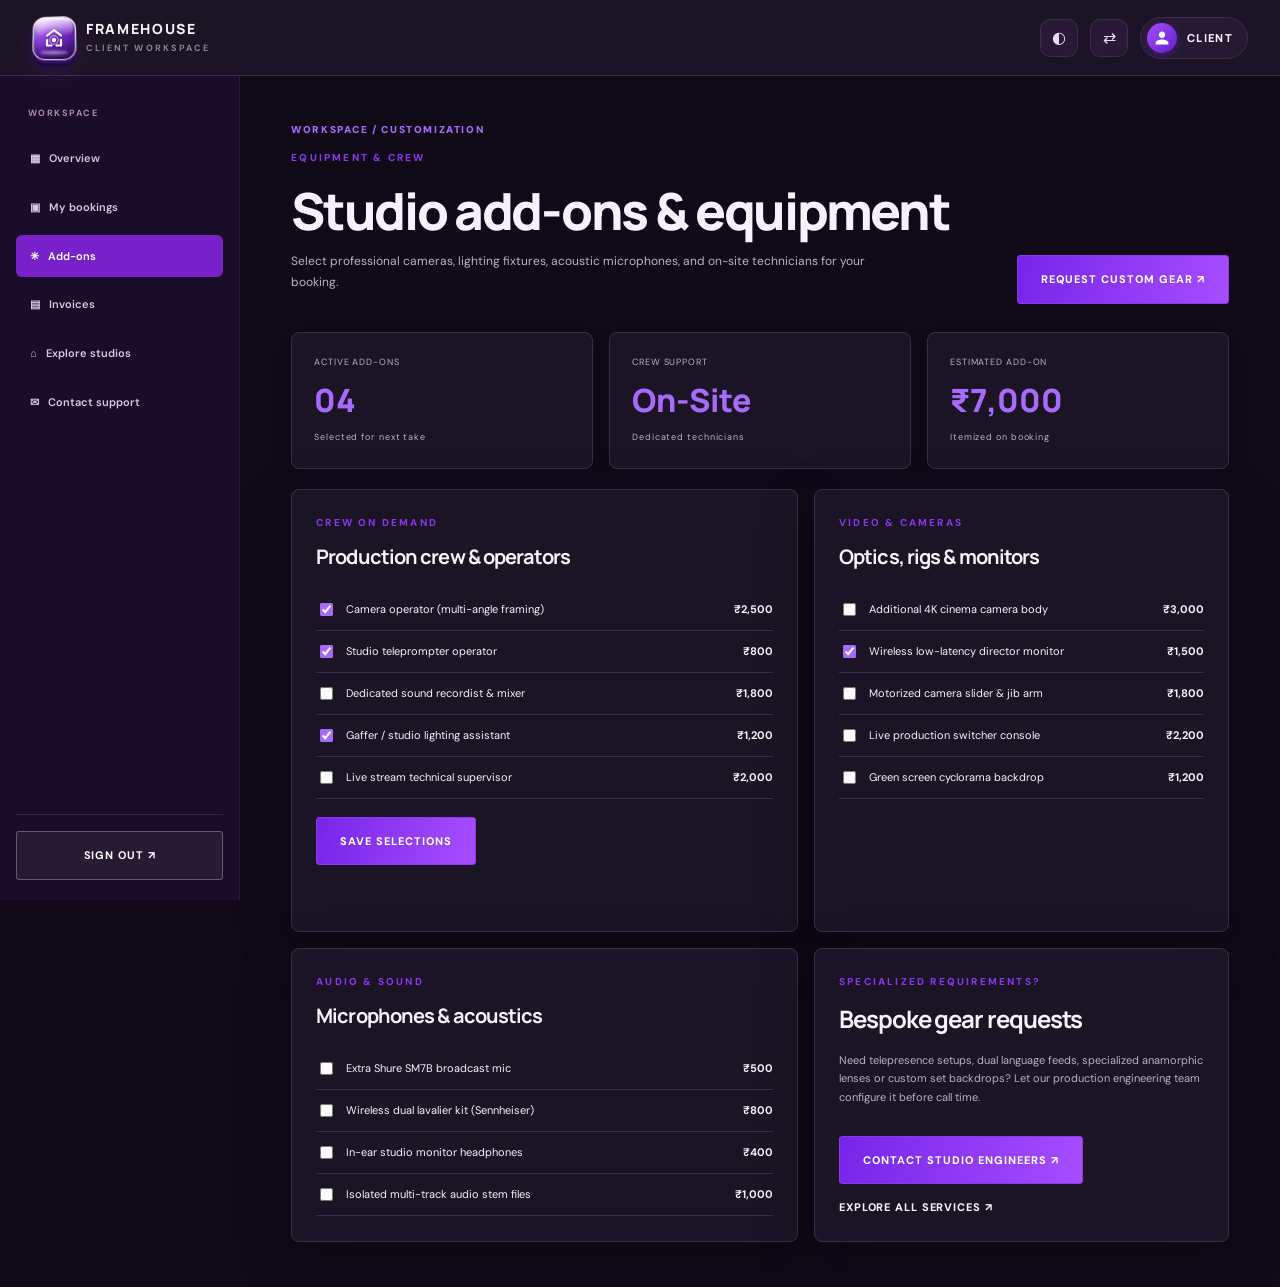
==== dashboard-addons.html @ 5efed85f "Initial commit" ====
<!doctype html>
<html lang="en" dir="ltr" data-theme="dark">
<head><meta charset="utf-8"><meta name="viewport" content="width=device-width, initial-scale=1">
<title>Studio Add-ons | FrameHouse Studios Client Workspace</title><link rel="icon" href="assets/favicon.svg" type="image/svg+xml">
<link rel="preconnect" href="https://fonts.googleapis.com"><link rel="preconnect" href="https://fonts.gstatic.com" crossorigin>
<link href="https://fonts.googleapis.com/css2?family=DM+Sans:wght@400;500;600;700&family=Manrope:wght@400;500;600;700;800&display=swap" rel="stylesheet">
<link rel="stylesheet" href="assets/style.css">
<script>try{const t=localStorage.getItem('fh-theme');if(t)document.documentElement.dataset.theme=t;const d=localStorage.getItem('fh-dir');if(d)document.documentElement.dir=d;}catch(e){}</script>
</head><body class="dashboard-page">
<header class="dashboard-topbar">
 <a class="brand" href="index.html" aria-label="FrameHouse Studios home"><span class="brand-mark" aria-hidden="true"><svg viewBox="0 0 24 24" fill="none" xmlns="http://www.w3.org/2000/svg"><path d="M5 9.5 L12 4 L19 9.5" stroke="#ffffff" stroke-width="2.2" stroke-linecap="round" stroke-linejoin="round"/><path d="M5 14 V19.5 H9.5" stroke="#ffffff" stroke-width="2.2" stroke-linecap="round" stroke-linejoin="round"/><path d="M19 14 V19.5 H14.5" stroke="#ffffff" stroke-width="2.2" stroke-linecap="round" stroke-linejoin="round"/><circle cx="12" cy="14" r="2.2" fill="#ffffff"/><circle cx="12" cy="14" r="4.2" stroke="#ffffff" stroke-width="1.1" stroke-opacity="0.65"/></svg></span><span>FRAMEHOUSE<small>CLIENT WORKSPACE</small></span></a>
 <div class="dashboard-top-actions">
  <button class="tool-btn theme-toggle" type="button" aria-label="Toggle theme" title="Toggle theme">◐</button>
  <button class="tool-btn dir-toggle" type="button" aria-label="Toggle text direction" title="Toggle text direction">⇄</button>
  <div class="dashboard-profile-pill" title="Client Account">
   <span class="dashboard-profile-avatar" aria-hidden="true"><svg viewBox="0 0 24 24"><path d="M12 12c2.7 0 4.8-2.1 4.8-4.8S14.7 2.4 12 2.4 7.2 4.5 7.2 7.2 9.3 12 12 12zm0 2.4c-3.2 0-9.6 1.6-9.6 4.8v2.4h19.2v-2.4c0-3.2-6.4-4.8-9.6-4.8z"/></svg></span>
   <span class="dashboard-user" id="dashboardClientName">CLIENT ACCOUNT</span>
  </div>
 </div>
 <button class="dashboard-menu-toggle" id="dashboardMenuToggle" type="button" aria-expanded="false" aria-controls="dashboardMobileMenu" aria-label="Open dashboard menu"><span></span><span></span><span></span></button>
 <nav class="dashboard-mobile-menu" id="dashboardMobileMenu" aria-label="Dashboard navigation">
  <div class="dashboard-mobile-menu-head"><span>WORKSPACE</span><span class="dashboard-user" id="dashboardMobileClientName">CLIENT ACCOUNT</span></div>
  <a href="dashboard.html">▦ &nbsp; Overview</a>
  <a href="dashboard-bookings.html">▣ &nbsp; My bookings</a>
  <a class="side-active" href="dashboard-addons.html">✳ &nbsp; Add-ons</a>
  <a href="dashboard-invoices.html">▤ &nbsp; Invoices</a>
  <a href="studios.html">⌂ &nbsp; Explore studios</a>
  <a href="contact.html">✉ &nbsp; Contact support</a>
  <div class="dashboard-mobile-tools" aria-label="Display controls">
   <button class="tool-btn theme-toggle icon-only-tool" type="button" aria-label="Toggle theme" title="Toggle theme"><span aria-hidden="true">◐</span></button>
   <button class="tool-btn dir-toggle icon-only-tool" type="button" aria-label="Toggle text direction" title="Toggle text direction"><span aria-hidden="true">⇄</span></button>
  </div>
  <button class="btn btn-outline dashboard-mobile-logout" id="mobileLogoutBtn" type="button">Sign out ↗</button>
 </nav>
</header>
<main class="dashboard-main">
 <aside class="dashboard-sidebar">
  <div class="dashboard-sidebar-nav">
   <div class="sidebar-label">WORKSPACE</div>
   <a href="dashboard.html">▦ &nbsp; Overview</a>
   <a href="dashboard-bookings.html">▣ &nbsp; My bookings</a>
   <a class="side-active" href="dashboard-addons.html">✳ &nbsp; Add-ons</a>
   <a href="dashboard-invoices.html">▤ &nbsp; Invoices</a>
   <a href="studios.html">⌂ &nbsp; Explore studios</a>
   <a href="contact.html">✉ &nbsp; Contact support</a>
  </div>
  <div class="dashboard-sidebar-bottom">
   <button class="btn btn-outline dashboard-sidebar-logout" id="logoutBtn" type="button">Sign out ↗</button>
  </div>
 </aside>
 <section class="dashboard-content">
  <div class="dashboard-welcome">
   <div>
    <span class="dashboard-greeting">WORKSPACE / CUSTOMIZATION</span>
    <span class="eyebrow">EQUIPMENT &amp; CREW</span>
    <h1>Studio add-ons &amp; equipment</h1>
    <p>Select professional cameras, lighting fixtures, acoustic microphones, and on-site technicians for your booking.</p>
   </div>
   <a class="btn" href="contact.html">Request custom gear ↗</a>
  </div>
  
  <div class="dashboard-stats">
   <article><span>ACTIVE ADD-ONS</span><strong>04</strong><small>Selected for next take</small></article>
   <article><span>CREW SUPPORT</span><strong>On-Site</strong><small>Dedicated technicians</small></article>
   <article><span>ESTIMATED ADD-ON</span><strong>₹7,000</strong><small>Itemized on booking</small></article>
  </div>

  <div class="dashboard-content-grid">
   <article class="dashboard-card" id="addons">
    <div class="dash-card-heading">
     <div><span class="eyebrow">CREW ON DEMAND</span><h2>Production crew &amp; operators</h2></div>
    </div>
    <label class="addon"><input type="checkbox" checked> Camera operator (multi-angle framing) <b>₹2,500</b></label>
    <label class="addon"><input type="checkbox" checked> Studio teleprompter operator <b>₹800</b></label>
    <label class="addon"><input type="checkbox"> Dedicated sound recordist &amp; mixer <b>₹1,800</b></label>
    <label class="addon"><input type="checkbox" checked> Gaffer / studio lighting assistant <b>₹1,200</b></label>
    <label class="addon"><input type="checkbox"> Live stream technical supervisor <b>₹2,000</b></label>
    <button class="btn" id="saveAddons" style="margin-top:18px">Save selections</button>
    <p class="inline-feedback" id="addonFeedback"></p>
   </article>

   <article class="dashboard-card">
    <div class="dash-card-heading">
     <div><span class="eyebrow">VIDEO &amp; CAMERAS</span><h2>Optics, rigs &amp; monitors</h2></div>
    </div>
    <label class="addon"><input type="checkbox"> Additional 4K cinema camera body <b>₹3,000</b></label>
    <label class="addon"><input type="checkbox" checked> Wireless low-latency director monitor <b>₹1,500</b></label>
    <label class="addon"><input type="checkbox"> Motorized camera slider &amp; jib arm <b>₹1,800</b></label>
    <label class="addon"><input type="checkbox"> Live production switcher console <b>₹2,200</b></label>
    <label class="addon"><input type="checkbox"> Green screen cyclorama backdrop <b>₹1,200</b></label>
   </article>

   <article class="dashboard-card">
    <div class="dash-card-heading">
     <div><span class="eyebrow">AUDIO &amp; SOUND</span><h2>Microphones &amp; acoustics</h2></div>
    </div>
    <label class="addon"><input type="checkbox"> Extra Shure SM7B broadcast mic <b>₹500</b></label>
    <label class="addon"><input type="checkbox"> Wireless dual lavalier kit (Sennheiser) <b>₹800</b></label>
    <label class="addon"><input type="checkbox"> In-ear studio monitor headphones <b>₹400</b></label>
    <label class="addon"><input type="checkbox"> Isolated multi-track audio stem files <b>₹1,000</b></label>
   </article>

   <article class="dashboard-card dash-help">
    <span class="eyebrow">SPECIALIZED REQUIREMENTS?</span>
    <h2>Bespoke gear requests</h2>
    <p>Need telepresence setups, dual language feeds, specialized anamorphic lenses or custom set backdrops? Let our production engineering team configure it before call time.</p>
    <div style="display:flex;gap:14px;align-items:center;margin-top:14px;flex-wrap:wrap">
     <a class="btn" href="contact.html">Contact studio engineers ↗</a>
     <a class="text-link" href="services.html">Explore all services ↗</a>
    </div>
   </article>
  </div>
 </section>
</main>
<script src="assets/app.js"></script><button class="back-to-top-btn" id="backToTopBtn" type="button" aria-label="Back to top" title="Back to top"><svg viewBox="0 0 24 24" fill="none" stroke="currentColor" stroke-width="2.5" stroke-linecap="round" stroke-linejoin="round" aria-hidden="true"><path d="M12 19V5M5 12l7-7 7 7"/></svg></button>
</body></html>
---- assets/style.css ----
:root{
 --bg:#ffffff;--surface:#fff;--surface-2:#f7f4fb;--text:#25202d;--muted:#777080;
 --line:#e8e1ef;--accent:#7b2cff;--accent-2:#a64dff;--accent-ink:#fff;
 --dark:#160d25;--plum:#281044;--shadow:0 18px 50px rgba(50,18,88,.13);
 --radius:4px;--container:1200px
}
html[data-theme="dark"]{
 --bg:#100b18;--surface:#1b1425;--surface-2:#241a31;--text:#f7f1ff;--muted:#c0b5cb;
 --line:#3b2c4b;--accent:#a76aff;--accent-2:#c18dff;--accent-ink:#170d22;
 --dark:#0c0712;--plum:#241036;--shadow:0 18px 50px rgba(0,0,0,.34)
}
*{box-sizing:border-box}
html{scroll-behavior:smooth}
body{margin:0;background:var(--bg);color:var(--text);font-family:"DM Sans",Arial,sans-serif;line-height:1.7;transition:background .25s,color .25s}
main,footer{overflow-x:clip;max-width:100%}
img{display:block;max-width:100%}a{color:inherit;text-decoration:none}button,input,textarea,select{font:inherit}button{cursor:pointer}
.announcement{padding:8px 5vw;text-align:center;background:#1b0d2b;color:#eee4ff;font-size:11px;letter-spacing:.08em;text-transform:uppercase}
.announcement a{color:#d2a8ff;text-decoration:underline;text-underline-offset:3px}
.navbar{height:82px;padding:0 max(5vw,24px);display:flex;align-items:center;justify-content:space-between;background:#fff;position:-webkit-sticky!important;position:sticky!important;top:0!important;z-index:1000!important;border-bottom:1px solid #eee7f5;box-shadow:0 5px 22px rgba(32,10,54,.06)}
html[data-theme="dark"] .navbar{background:#171020!important;border-color:var(--line)!important}
.brand{display:flex;align-items:center;gap:10px;font:800 14px Manrope,sans-serif;letter-spacing:.12em;line-height:1.15;color:#241032}
html[data-theme="dark"] .brand{color:var(--text)}
.brand small{display:block;font:700 9px "DM Sans";letter-spacing:.23em;color:#8e819a;margin-top:5px}
.brand-mark{width:38px;height:38px;border-radius:12px;display:grid;place-items:center;background:linear-gradient(135deg,#a64dff,#6020c9);color:white;box-shadow:0 6px 16px rgba(123,44,255,.25);flex-shrink:0}
.brand-mark svg{width:22px;height:22px;display:block}
.nav-panel,.nav-links,.nav-tools{display:flex;align-items:center}
.nav-panel{gap:25px}.nav-links{gap:22px}.nav-link{font-size:11px;font-weight:800;letter-spacing:.08em;text-transform:uppercase;color:#71667c;transition:.2s}
html[data-theme="dark"] .nav-link{color:#c2b6cf}
.nav-link:hover,.nav-link.active{color:#7b2cff}
.nav-link.active{position:relative}
.nav-link.active:after{content:"";height:2px;background:#7b2cff;position:absolute;left:0;right:0;bottom:-10px}
html[data-theme="dark"] .nav-link:hover,html[data-theme="dark"] .nav-link.active{color:#c084fc!important}
html[data-theme="dark"] .nav-link.active:after{background:#c084fc!important}
.nav-tools{gap:10px}.portal-link{font-size:10px;font-weight:800;text-transform:uppercase;color:#71667c}
.tool-btn{width:34px;height:34px;border:1px solid #e4d9ee;border-radius:50%;background:#fff;color:#6122a7;font-size:16px}
html[data-theme="dark"] .tool-btn{background:#281a37;border-color:var(--line);color:#ead9ff}
.btn{display:inline-flex;align-items:center;justify-content:center;gap:12px;padding:14px 23px;background:linear-gradient(100deg,#7625e9,#a64dff);color:#fff;border:1px solid #8b36f4;border-radius:3px;font-size:11px;font-weight:800;letter-spacing:.09em;text-transform:uppercase;transition:transform .2s,box-shadow .2s}
.btn:hover{transform:translateY(-3px);box-shadow:0 12px 28px rgba(123,44,255,.3)}
.btn-outline{background:transparent;border-color:var(--accent);color:var(--accent)}.btn-light{background:#fff;color:#6923c7;border-color:#fff}
.menu-toggle{display:none;background:none;border:0;padding:10px}.menu-toggle i{display:block;width:24px;height:2px;background:var(--text);margin:5px}
.eyebrow{display:block;color:#8b35ee;font-size:10px;font-weight:800;letter-spacing:.22em;text-transform:uppercase;margin-bottom:15px}
h1,h2,h3,h4{font-family:Manrope,sans-serif;line-height:1.14;letter-spacing:-.045em;margin:0 0 18px}
h1{font-size:clamp(44px,6.5vw,88px);font-weight:800}
.home-hero{min-height:690px;position:relative;display:flex;align-items:center;justify-content:center;overflow:hidden;background:#200b38;color:#fff;padding:90px max(8vw,30px);text-align:center}
.hero-one .hero-photo,.hero-shade{position:absolute;inset:0}.hero-photo{background-position:center;background-size:cover;transform:scale(1.03);filter:saturate(1.15)}
.hero-shade{background:linear-gradient(115deg,rgba(37,0,78,.91),rgba(94,18,169,.72) 52%,rgba(22,4,44,.7))}
.hero-content{position:relative;z-index:2;max-width:850px;margin:auto}
.home-hero .eyebrow,.inner-hero .eyebrow{color:#d6b4ff}
.home-hero h1{font-size:clamp(48px,7vw,94px);font-weight:800;text-shadow:0 4px 30px rgba(0,0,0,.2)}
.home-hero h1 em{font-family:Georgia,serif;font-weight:400;font-style:italic;color:#e6caff}
.hero-content p{max-width:610px;margin:0 auto;color:rgba(255,255,255,.84);font-size:15px}
.hero-actions{display:flex;align-items:center;justify-content:center;gap:24px;margin-top:30px;flex-wrap:wrap}
.play-link,.text-link{font-size:11px;font-weight:800;letter-spacing:.08em;text-transform:uppercase}
.play-link{display:flex;align-items:center;gap:10px;color:#fff}.play-icon{width:48px;height:48px;border:1px solid rgba(255,255,255,.75);border-radius:50%;display:grid;place-items:center;font-size:12px;background:rgba(255,255,255,.13);box-shadow:0 0 0 8px rgba(255,255,255,.1)}
.hero-note{margin-top:65px;font-size:9px;letter-spacing:.25em;color:rgba(255,255,255,.7)}
.hero-side-note{position:absolute;right:4vw;bottom:35px;writing-mode:vertical-rl;font-size:9px;letter-spacing:.2em;color:rgba(255,255,255,.7)}
.hero-two{background:linear-gradient(130deg,#1c0b31,#5620a0 65%,#2b0e48);color:#fff;min-height:680px;display:grid;grid-template-columns:1fr 1fr;gap:5vw;padding:80px 8vw;text-align:left}
.hero-two .hero-content{align-self:center}.hero-two .hero-content p{color:rgba(255,255,255,.82);margin:0}
.hero-two .hero-actions{justify-content:flex-start}.hero-two .eyebrow{color:#d7b4ff}.hero-two .text-link{color:#fff;border-bottom:1px solid rgba(255,255,255,.55);padding-bottom:5px}
.hero-two h1 em{color:#e3c6ff}.hero-mini-stats{display:flex;gap:24px;margin-top:48px;flex-wrap:wrap}
.hero-mini-stats span{font-size:10px;color:rgba(255,255,255,.72)}.hero-mini-stats b{display:block;color:#fff;font:800 22px Manrope}
.hero-collage{position:relative;min-height:470px;align-self:center}.hero-collage img{position:absolute;object-fit:cover;border-radius:2px;box-shadow:0 22px 50px rgba(0,0,0,.35)}
.collage-main{width:78%;height:420px;right:0;top:0;border:8px solid rgba(255,255,255,.12)}.collage-small{width:45%;height:225px;left:0;bottom:0;border:8px solid #54218d}
.collage-tag{position:absolute;right:0;bottom:-20px;background:#fff;color:#6422b5;padding:14px 20px;font-size:9px;font-weight:900;letter-spacing:.15em}
.inner-hero{height:300px;min-height:300px;background:linear-gradient(100deg,rgba(35,5,67,.88),rgba(103,27,182,.72)),var(--hero-image) center 48%/cover;display:flex;align-items:center;justify-content:center;text-align:center;color:#fff;padding:30px}
.inner-hero .hero-content{max-width:850px}.inner-hero h1{font-size:clamp(35px,4.2vw,58px);margin-bottom:12px}.inner-hero p{margin:0 auto;max-width:650px;font-size:14px;color:rgba(255,255,255,.85)}
.inner-hero .hero-actions{justify-content:center;margin-top:20px}.inner-hero .text-link{color:#fff}
.section{max-width:var(--container);margin:0 auto;padding:105px 28px;display:grid;grid-template-columns:1fr 1fr;gap:8%;align-items:center}
.section-copy{max-width:500px}.section h2,.section-heading h2,.split-feature h2,.cta-panel h2,.quote-band blockquote{font-size:clamp(32px,4vw,52px);font-weight:750}
.section-copy p,.section-heading p{color:var(--muted);font-size:14px;line-height:1.95}
.section-image{height:410px;overflow:hidden;border-radius:3px;position:relative;box-shadow:var(--shadow)}
.section-image:after{content:"";position:absolute;inset:12px;border:1px solid rgba(255,255,255,.45);pointer-events:none}
.section-image img{width:100%;height:100%;object-fit:cover;transition:transform .7s}.section-image:hover img{transform:scale(1.05)}
.section.reverse .section-copy{order:2}.section.reverse .section-image{order:1}.section.soft{background:var(--surface-2)}
.section-block{padding:100px max(5vw,24px)}.section-heading{text-align:center;max-width:740px;margin:0 auto 48px}
.section-heading h2{margin-bottom:14px}.feature-grid{max-width:var(--container);margin:auto;display:grid;grid-template-columns:repeat(3,1fr);gap:22px}
.feature-card{background:var(--surface);border:1px solid var(--line);overflow:hidden;transition:transform .25s,box-shadow .25s;box-shadow:0 9px 30px rgba(53,20,82,.06)}
.feature-card:hover{transform:translateY(-7px);box-shadow:var(--shadow)}.feature-card img{width:100%;height:235px;object-fit:cover;filter:saturate(1.08)}
.feature-body{padding:25px}.feature-body h3{font-size:22px}.feature-body p{font-size:12px;color:var(--muted);line-height:1.85}
.feature-body .eyebrow{font-size:9px}.feature-body .eyebrow:before{content:"";display:inline-block;width:20px;height:2px;background:#8b35ee;vertical-align:middle;margin-right:8px}
.stats-band{padding:48px 8vw;background:linear-gradient(110deg,#270b42,#6923b9);color:#fff;display:grid;grid-template-columns:repeat(4,1fr);gap:25px;text-align:center}
.stats-band strong{display:block;font:800 43px Manrope;color:#e3c5ff}.stats-band span{font-size:11px;color:rgba(255,255,255,.75)}
.cta-panel{padding:75px max(8vw,30px);background:linear-gradient(115deg,#220a3a,#7027c5);color:#fff;display:flex;align-items:center;justify-content:space-between;gap:35px}
.cta-panel>div{max-width:700px}.cta-panel h2{margin-bottom:12px}.cta-panel p{color:rgba(255,255,255,.78)}.cta-panel .eyebrow{color:#d9baff}
.cta-alt{background:linear-gradient(115deg,#4b1587,#8a39df)}.quote-band{padding:100px 12vw;text-align:center;background:var(--surface-2)}
.quote-band blockquote{max-width:850px;margin:20px auto;font-family:Georgia,serif;font-style:italic}.quote-band p{color:var(--muted)}
.split-feature{display:grid;grid-template-columns:1fr 1fr;min-height:450px;background:var(--surface)}
.split-feature-image img{width:100%;height:100%;object-fit:cover}.split-feature-copy{align-self:center;padding:70px 10%}
.split-feature-copy p{color:var(--muted);line-height:1.9}.split-feature-copy .eyebrow{color:#8b35ee}
.contact-grid{max-width:var(--container);margin:auto;display:grid;grid-template-columns:repeat(3,1fr);gap:18px}
.contact-grid article{background:var(--surface);padding:30px;border:1px solid var(--line);box-shadow:0 9px 30px rgba(53,20,82,.05)}
.contact-icon{width:44px;height:44px;border-radius:50%;display:grid;place-items:center;background:#7625e9;color:white;font-size:18px}
.contact-grid h3{font-size:21px;margin:20px 0 8px}.contact-grid p,.contact-grid a{font-size:12px;color:var(--muted)}
.contact-grid a{font-weight:800;color:var(--accent)}
.contact-form-section{align-items:start}.contact-form{background:var(--surface);padding:35px;border:1px solid var(--line);box-shadow:var(--shadow)}
.contact-form label,.portal-card label{display:block;font-size:11px;font-weight:800;margin-bottom:17px}
.form-row{display:grid;grid-template-columns:1fr 1fr;gap:16px}
.contact-form input,.contact-form textarea,.contact-form select,.portal-card input{width:100%;margin-top:7px;padding:13px 14px;border:1px solid var(--line);background:var(--bg);color:var(--text);border-radius:2px;outline:none}
.contact-form input:focus,.contact-form textarea:focus,.portal-card input:focus{border-color:var(--accent)}
.contact-form textarea{resize:vertical}.form-feedback,.inline-feedback{font-size:12px;color:#8b35ee;min-height:18px}
.contact-promise{padding:20px;background:var(--surface-2);margin-top:30px}.contact-promise b,.contact-promise span{display:block}
.contact-promise span{font-size:12px;color:var(--muted);margin-top:5px}
.map-wrap{max-width:var(--container);margin:auto;height:360px;border:1px solid var(--line)}.map-wrap iframe{width:100%;height:100%;border:0;filter:grayscale(.25)}
.faq-list{max-width:850px;margin:auto}.faq-list details{border-bottom:1px solid var(--line);padding:22px 0}
.faq-list summary{font:700 16px Manrope;cursor:pointer;list-style:none;display:flex;justify-content:space-between;gap:20px}
.faq-list summary::-webkit-details-marker{display:none}.faq-list summary span{font-size:22px;color:var(--accent)}
.faq-list details p{color:var(--muted);font-size:13px;max-width:700px}
.footer{background:#150b20;color:#f5efff;padding:75px max(5vw,24px) 20px}
.footer-main{max-width:var(--container);margin:auto;display:grid;grid-template-columns:1.5fr 1fr 1.2fr 1.2fr;gap:45px;padding-bottom:55px}
.footer .brand{color:#fff}.footer-brand p,.footer-main p{font-size:12px;line-height:1.9;color:#b9acc6;max-width:300px}
.footer-main h4{font-size:14px;letter-spacing:0;margin-bottom:20px;color:#fff}
.footer-main>div:not(:first-child)>a,.footer-main>div:not(:first-child)>span{display:block;font-size:11px;color:#c6b9d2;margin:10px 0}
.footer-main>div:not(:first-child)>a:hover{color:#d6b4ff}
.footer-bottom{border-top:1px solid rgba(255,255,255,.15);padding-top:20px;display:flex;justify-content:space-between;gap:20px;flex-wrap:wrap;color:#a99bb6;font-size:10px}
.footer-bottom a{color:#d7b4ff}
.portal-layout{display:grid;grid-template-columns:1fr 420px;gap:8%;align-items:center;max-width:1100px;margin:auto}
.portal-intro img{width:100%;height:260px;object-fit:cover;margin-top:25px}
.portal-intro h2,.dashboard-welcome h2{font-size:40px}.portal-intro p{color:var(--muted)}
.portal-card,.dashboard-card{background:var(--surface);border:1px solid var(--line);padding:32px;box-shadow:var(--shadow)}
.portal-card h2{font-size:30px}.portal-card small{display:block;color:var(--muted);font-size:10px;margin-top:20px}.portal-card .btn{width:100%}
.dashboard-wrap{max-width:1150px;margin:auto}.dashboard-welcome{display:flex;justify-content:space-between;align-items:center;gap:20px;margin-bottom:35px}
.dashboard-welcome p{color:var(--muted)}.dashboard-stats{display:grid;grid-template-columns:repeat(3,1fr);gap:18px;margin-bottom:24px}
.dashboard-stats article{background:var(--surface);border:1px solid var(--line);padding:24px}
.dashboard-stats span,.dashboard-stats small{display:block;color:var(--muted);font-size:10px}
.dashboard-stats strong{display:block;font:800 34px Manrope;margin:8px 0}
.dashboard-columns{display:grid;grid-template-columns:1fr 1fr;gap:20px}.dashboard-card h3{font-size:24px;margin:10px 0}
.dashboard-card p{font-size:12px;color:var(--muted)}.booking-meta{display:flex;gap:20px;flex-wrap:wrap;margin:20px 0;color:var(--muted);font-size:11px}
.addon{display:flex;align-items:center;gap:10px;border-bottom:1px solid var(--line);padding:13px 0;font-size:12px}
.addon input{accent-color:#8b35ee}.addon b{margin-left:auto}.invoice-card{margin-top:20px}
.invoice-row{display:flex;align-items:center;justify-content:space-between;gap:15px;padding:15px 0;border-bottom:1px solid var(--line);font-size:12px}
.invoice-row b{white-space:nowrap}.invoice-view{border:0;background:none;color:var(--accent)}
.reveal{opacity:0;transform:translateY(22px);transition:opacity .65s ease,transform .65s ease}.reveal.visible{opacity:1;transform:none}
html[dir="rtl"] body{text-align:right}
html[dir="rtl"] .nav-links,html[dir="rtl"] .nav-tools,html[dir="rtl"] .hero-actions{direction:rtl}
html[dir="rtl"] .section.reverse .section-copy{order:1}html[dir="rtl"] .section.reverse .section-image{order:2}
html[dir="rtl"] .hero-side-note{right:auto;left:4vw}
html[dir="rtl"] .addon b{margin-left:0;margin-right:auto}
html[dir="rtl"] .invoice-row{direction:rtl}
@media(max-width:1100px){.nav-links{gap:13px}.nav-panel{gap:15px}.nav-link{font-size:10px}.nav-cta{padding:11px 14px}.portal-link{display:none}.hero-two{padding:70px 5vw}.section{gap:5%}.footer-main{grid-template-columns:1.4fr 1fr 1fr}.footer-main>div:last-child{display:none}}
@media(max-width:820px){
 .navbar{height:72px;position:-webkit-sticky!important;position:sticky!important;top:0!important;z-index:1000!important}.menu-toggle{display:block;order:3}
 .nav-panel{display:none;position:absolute;top:72px;left:0;right:0;background:var(--surface);padding:22px 25px 28px;box-shadow:var(--shadow);align-items:stretch;flex-direction:column;gap:20px;border-bottom:1px solid var(--line)}
 .nav-panel.open{display:flex}.nav-links{display:flex;align-items:stretch;flex-direction:column;gap:0}
 .nav-link{padding:12px 14px;border-bottom:1px solid var(--line);font-size:12px;border-radius:6px;transition:all .2s ease}
 .nav-link:hover{color:#7b2cff;background:rgba(123,44,255,.05);padding-left:18px}
 .nav-link.active{color:#7b2cff!important;font-weight:800;background:rgba(123,44,255,.09);border-left:3px solid #7b2cff;padding-left:18px}
 .nav-link.active:after{display:none}
 html[data-theme="dark"] .nav-link.active{color:#d8b4fe!important;background:rgba(168,85,247,.14);border-left:3px solid #c084fc}
 html[data-theme="dark"] .nav-link:hover{color:#d8b4fe;background:rgba(168,85,247,.08);padding-left:18px}
 html[dir="rtl"] .nav-link.active{border-left:none;border-right:3px solid #7b2cff;padding-left:14px;padding-right:18px}
 html[dir="rtl"][data-theme="dark"] .nav-link.active{border-right-color:#c084fc}
 html[dir="rtl"] .nav-link:hover{padding-left:14px;padding-right:18px}
 .nav-tools{justify-content:flex-start;flex-wrap:wrap}.portal-link{display:block}.nav-cta{margin-left:auto}
 .home-hero{min-height:620px;padding:75px 7vw}.hero-two{display:flex;flex-direction:column;gap:30px;text-align:center}
 .hero-two .hero-content p{margin:0 auto}.hero-two .hero-actions{justify-content:center}.hero-collage{width:100%;min-height:370px}
 .collage-main{height:330px}.collage-small{height:180px}.hero-mini-stats{justify-content:center}
 .section{padding:75px 25px;grid-template-columns:1fr;gap:30px}.section-copy{max-width:100%}.section-image{height:340px}
 .section.reverse .section-copy,.section.reverse .section-image{order:initial}.feature-grid{grid-template-columns:repeat(2,1fr)}
 .stats-band{grid-template-columns:repeat(2,1fr)}.cta-panel{padding:60px 7vw}
 .contact-grid{grid-template-columns:1fr}.portal-layout{grid-template-columns:1fr;max-width:650px}
 .footer-main{grid-template-columns:1fr 1fr}.footer-main>div:last-child{display:block}
 .inner-hero{height:260px;min-height:260px}.dashboard-columns{grid-template-columns:1fr}
}
@media(max-width:576px){
 .announcement{font-size:9px}.brand{font-size:12px}.brand-mark{width:33px;height:33px}
 .home-hero{min-height:600px;padding:65px 22px}.hero-content{max-width:100%}
 h1{font-size:clamp(42px,11vw,58px)}.hero-content p{font-size:13px}.hero-actions{gap:18px}
 .hero-note{margin-top:48px}.hero-two{padding:65px 22px}.hero-mini-stats{gap:14px;margin-top:35px}
 .hero-mini-stats span{font-size:9px}.hero-collage{min-height:300px}.collage-main{height:270px;width:83%}
 .collage-small{height:145px;width:48%}.collage-tag{font-size:8px;padding:10px 12px}
 .inner-hero{height:220px;min-height:220px;padding:20px}.inner-hero h1{font-size:33px}
 .inner-hero p{font-size:11px}.inner-hero .hero-actions{margin-top:12px}.inner-hero .btn{padding:10px 14px}
 .section{padding:62px 22px}.section h2,.section-heading h2,.split-feature h2,.cta-panel h2,.quote-band blockquote{font-size:31px}
 .section-image{height:270px}.section-block{padding:65px 20px}.section-heading{margin-bottom:32px}
 .feature-grid{grid-template-columns:1fr;gap:16px}.feature-card img{height:220px}.feature-body{padding:22px}
 .stats-band{padding:38px 20px;gap:22px}.stats-band strong{font-size:34px}.stats-band span{font-size:10px}
 .cta-panel{padding:55px 24px;align-items:flex-start;flex-direction:column}.quote-band{padding:65px 24px}
 .split-feature{grid-template-columns:1fr}.split-feature-image{height:250px}.split-feature-copy{padding:45px 25px}
 .form-row{grid-template-columns:1fr;gap:0}.contact-form{padding:23px}.map-wrap{height:280px}
 .footer{padding:55px 22px 18px}.footer-main{grid-template-columns:1fr 1fr;gap:28px 18px}
 .footer-brand{grid-column:1/-1}.footer-bottom{flex-direction:column;gap:9px}
 .portal-card,.dashboard-card{padding:23px}.dashboard-stats{grid-template-columns:1fr}
 .dashboard-welcome{align-items:flex-start;flex-direction:column}.invoice-row{flex-wrap:wrap}
 .contact-grid article{padding:24px}
}
@media(max-width:380px){.nav-cta{padding:10px 12px;font-size:9px}.tool-btn{width:31px;height:31px}
 .home-hero{padding-left:18px;padding-right:18px}.hero-actions .btn{padding:12px 14px;font-size:9px}
 .inner-hero h1{font-size:29px}.section h2{font-size:28px}
}
@media(prefers-reduced-motion:reduce){*,*::before,*::after{scroll-behavior:auto!important;animation-duration:.01ms!important;transition-duration:.01ms!important}.reveal{opacity:1;transform:none}}

/* FrameHouse homepage redesign + authentication/dashboard refinements */
:root{--fh-purple:#8c20f2;--fh-pink:#d34cff;--fh-ink:#100a19;--fh-lilac:#e8d3ff}
html[data-theme="dark"]{--bg:#100a17;--surface:#1b1424;--surface-2:#251a32;--text:#f7f0ff;--muted:#bcb0ca;--line:#3c2b4c}
html[data-theme="light"]{--bg:#fff;--surface:#fff;--surface-2:#f7f2fc;--text:#1d1726;--muted:#746b7e;--line:#e8dfef}
.fh-home-hero{min-height:720px;background:radial-gradient(circle at 80% 45%,#41106b 0,#1d0c31 40%,#100918 80%);color:#fff;display:grid;grid-template-columns:1fr 1fr;align-items:center;gap:4vw;padding:80px max(7vw,28px) 95px;position:relative;overflow:hidden}
.fh-home-hero:before{content:"";position:absolute;width:520px;height:520px;border:1px solid rgba(183,92,255,.24);border-radius:50%;left:-250px;top:100px;box-shadow:0 0 0 45px rgba(155,70,255,.04),0 0 0 90px rgba(155,70,255,.03)}
.fh-hero-copy{position:relative;z-index:2;max-width:630px}.fh-hero-copy h1{font-size:clamp(48px,6.5vw,88px);line-height:.99;letter-spacing:-.065em;margin:0 0 24px}
.fh-hero-copy h1 em,.fh-editorial-copy h2 em,.fh-section-top h2 em,.fh-process-head h2 em,.fh-feature-copy h2 em,.fh-final-copy h2 em,.fh-two-heading h1 em,.fh-two-story-copy h2 em,.fh-equipment-band h2 em,.fh-two-process h2 em,.fh-two-cta h2 em,.fh-two-footer-cta h2 em{font-style:normal;color:#c45cff}
.fh-hero-copy p{max-width:560px;color:#d8cbe5;font-size:15px;line-height:1.9}
.fh-hero-copy .eyebrow{color:#c88aff}
.fh-hero-copy .hero-actions{justify-content:flex-start}
.fh-ghost-link{display:inline-flex;align-items:center;gap:12px;color:#fff;font-size:11px;font-weight:800;text-transform:uppercase;letter-spacing:.08em}
.fh-play{width:38px;height:38px;border:1px solid rgba(255,255,255,.65);border-radius:50%;display:grid;place-items:center;font-size:10px}
.fh-hero-proof{display:flex;gap:28px;flex-wrap:wrap;margin-top:52px;padding-top:22px;border-top:1px solid rgba(255,255,255,.18)}
.fh-hero-proof span{font-size:10px;color:#c9bbd7}.fh-hero-proof b{display:block;color:#fff;font:800 22px Manrope}
.fh-hero-art{height:500px;position:relative;display:grid;place-items:center}
.fh-orbit{position:absolute;border:1px solid rgba(201,117,255,.4);border-radius:50%;animation:fhOrbit 18s linear infinite}
.orbit-one{width:480px;height:480px}.orbit-two{width:570px;height:570px;border-style:dashed;animation-direction:reverse}
.fh-hero-photo{width:min(92%,540px);height:440px;position:relative;z-index:1;overflow:hidden;border-radius:46% 54% 37% 63% / 42% 35% 65% 58%;border:7px solid rgba(255,255,255,.1);box-shadow:0 30px 90px rgba(0,0,0,.5);animation:fhMorph 10s ease-in-out infinite alternate}
.fh-hero-photo img{width:100%;height:100%;object-fit:cover;filter:saturate(1.15)}
.fh-float-card{position:absolute;z-index:3;left:0;bottom:40px;display:flex;align-items:center;gap:12px;padding:15px 18px;background:rgba(26,12,40,.92);border:1px solid rgba(255,255,255,.2);backdrop-filter:blur(12px);border-radius:12px;animation:fhFloat 4s ease-in-out infinite}
.fh-live-dot{width:10px;height:10px;border-radius:50%;background:#ff3d83;box-shadow:0 0 0 7px rgba(255,61,131,.14)}
.fh-float-card b,.fh-float-card small{display:block}.fh-float-card b{font-size:12px}.fh-float-card small{font-size:9px;color:#c8b9d5}
.fh-float-stamp{position:absolute;right:-4px;top:30px;z-index:3;width:112px;height:112px;border-radius:50%;background:linear-gradient(135deg,#b42cff,#6a14c4);display:grid;place-content:center;text-align:center;font:900 13px/1.3 Manrope;letter-spacing:.08em;transform:rotate(12deg);box-shadow:0 15px 35px rgba(132,33,225,.4);animation:fhFloat 5s ease-in-out infinite reverse}
.fh-hero-bottom{position:absolute;bottom:25px;left:7vw;right:7vw;display:flex;justify-content:space-between;color:#a995bd;font-size:9px;letter-spacing:.16em}
.fh-marquee{overflow:hidden;background:linear-gradient(90deg,#7114c9,#a82af0,#6410b6);color:white;padding:14px 0;white-space:nowrap}
.fh-marquee-track{display:flex;gap:55px;width:max-content;animation:fhMarquee 26s linear infinite}.fh-marquee span{font:800 11px Manrope;letter-spacing:.16em}
.fh-service-strip{display:grid;grid-template-columns:repeat(4,1fr);padding:32px max(7vw,28px);background:var(--surface);gap:20px}
.fh-service-strip>div{display:grid;grid-template-columns:45px 1fr;column-gap:12px;align-items:center;border-right:1px solid var(--line);padding-right:15px}
.fh-service-strip>div:last-child{border:0}.fh-service-strip i{grid-row:span 2;width:42px;height:42px;border-radius:13px;background:#f0e2ff;color:#8d23e5;display:grid;place-items:center;font-style:normal;font-size:19px}
.fh-service-strip b{font:800 12px Manrope}.fh-service-strip small{font-size:10px;color:var(--muted)}
.fh-editorial{gap:9%;padding-top:115px;padding-bottom:115px}
.fh-editorial-media{position:relative;min-height:460px}.fh-editorial-image{height:420px;width:90%;overflow:hidden;border-radius:48% 52% 9% 9% / 35% 35% 8% 8%;box-shadow:var(--shadow);transform:rotate(-2deg)}
.fh-editorial-image img{width:100%;height:100%;object-fit:cover}.fh-round-note{position:absolute;right:0;bottom:18px;width:142px;height:142px;border-radius:50%;background:#8a22e8;color:#fff;display:grid;place-content:center;text-align:center;font:800 13px/1.35 Manrope;transform:rotate(9deg);box-shadow:0 15px 35px rgba(119,30,204,.3)}
.fh-round-note b{font-size:23px}.fh-image-caption{position:absolute;bottom:-10px;left:8px;font-size:9px;letter-spacing:.17em;color:var(--muted)}
.fh-editorial-copy h2{font-size:clamp(35px,4vw,54px)}.fh-editorial-copy p{color:var(--muted);line-height:1.95;font-size:14px}
.fh-check-list{list-style:none;padding:0;margin:25px 0}.fh-check-list li{padding:8px 0 8px 28px;position:relative;font-size:12px;color:var(--text)}
.fh-check-list li:before{content:"✓";position:absolute;left:0;color:#9a2bf1;font-weight:900}
.fh-arrow-link{display:inline-flex;gap:16px;align-items:center;font-size:11px;font-weight:900;letter-spacing:.08em;text-transform:uppercase;border-bottom:1px solid var(--accent);padding-bottom:7px;color:var(--accent)}
.fh-studio-section{background:var(--surface-2)}
.fh-section-top{max-width:var(--container);margin:0 auto 42px;display:flex;justify-content:space-between;align-items:end;gap:25px}
.fh-section-top h2{font-size:clamp(34px,4vw,52px);margin:0}.fh-studio-grid{max-width:var(--container);margin:auto;display:grid;grid-template-columns:1.2fr 1fr 1fr;gap:20px;align-items:stretch}
.fh-studio-card{height:430px;position:relative;overflow:hidden;background:#1c0e2b;border-radius:8px;color:#fff;isolation:isolate}
.fh-studio-card:after{content:"";position:absolute;inset:0;background:linear-gradient(0deg,rgba(13,5,22,.94),transparent 70%);z-index:0}
.fh-studio-card img{width:100%;height:100%;object-fit:cover;transition:transform .8s,filter .5s}.fh-studio-card:hover img{transform:scale(1.1) rotate(1deg);filter:saturate(1.3)}
.fh-studio-meta{position:absolute;z-index:1;left:25px;right:25px;bottom:25px}.fh-studio-meta span{font-size:9px;letter-spacing:.17em;color:#d3a7ff}
.fh-studio-meta h3{font-size:25px;margin:10px 0}.fh-studio-meta p{font-size:11px;color:#e0d5e8}.fh-studio-meta a{font-size:10px;font-weight:900;text-transform:uppercase;color:#d8b0ff}
.fh-process{background:#170d22;color:#fff;text-align:center}.fh-process-head{max-width:650px;margin:0 auto 55px}.fh-process-head h2{font-size:clamp(36px,4vw,55px)}.fh-process-head p{color:#c5b5d0;font-size:13px}
.fh-process-track{max-width:1100px;margin:auto;display:grid;grid-template-columns:repeat(4,1fr);gap:20px;position:relative}
.fh-process-track:before{content:"";height:1px;position:absolute;top:32px;left:12%;right:12%;background:linear-gradient(90deg,#6d25ac,#d34cff,#6d25ac)}
.fh-step{position:relative;z-index:1;text-align:center}.fh-step>b{display:block;color:#bb69ff;font:800 11px Manrope;margin-bottom:14px}
.fh-step i{width:65px;height:65px;border-radius:50%;display:grid;place-items:center;background:#7e20c7;border:8px solid #29143a;color:white;font-size:22px;font-style:normal;margin:0 auto 20px;box-shadow:0 0 0 1px #a84aff}
.fh-step h3{font-size:16px}.fh-step p{color:#c3b6ce;font-size:11px;max-width:200px;margin:auto}
.fh-feature-split{display:grid;grid-template-columns:1fr 1fr;min-height:470px;background:var(--surface)}
.fh-feature-photo{height:470px;overflow:hidden;clip-path:ellipse(80% 75% at 22% 50%)}
.fh-feature-photo img{width:100%;height:100%;object-fit:cover;transition:transform .8s}.fh-feature-split:hover img{transform:scale(1.06)}
.fh-feature-copy{align-self:center;padding:60px 10%}.fh-feature-copy h2{font-size:clamp(35px,4vw,54px)}.fh-feature-copy p{color:var(--muted);font-size:14px;line-height:1.9;margin-bottom:28px}
.fh-quote-section{position:relative;text-align:center;overflow:hidden;background:var(--surface-2);min-height:430px}
.fh-quote-section blockquote{max-width:800px;margin:15px auto 25px;font:700 clamp(26px,4vw,44px)/1.35 Manrope;letter-spacing:-.04em}
.fh-quote-mark{font:100px Georgia;color:#b86bff;line-height:.8}.fh-quote-byline{display:flex;justify-content:center;align-items:center;gap:12px;flex-wrap:wrap}
.fh-quote-byline span{width:28px;height:2px;background:#9b31e7}.fh-quote-byline b{font-size:10px;letter-spacing:.13em}.fh-quote-byline small{font-size:9px;color:var(--muted)}
.fh-quote-image{position:absolute;right:5%;bottom:-80px;width:170px;height:170px;border-radius:50%;overflow:hidden;border:8px solid var(--surface);opacity:.8}
.fh-quote-image img{width:100%;height:100%;object-fit:cover}
.fh-final-cta{position:relative;display:grid;grid-template-columns:1.05fr .95fr;align-items:center;background:linear-gradient(120deg,#260b3e,#5f17a4);color:#fff;overflow:hidden;min-height:460px}
.fh-final-image{height:460px;clip-path:ellipse(80% 90% at 20% 50%)}.fh-final-image img{width:100%;height:100%;object-fit:cover}
.fh-final-copy{position:relative;z-index:1;padding:55px 12% 55px 5%}.fh-final-copy h2{font-size:clamp(42px,5vw,68px)}.fh-final-copy p{color:#dac9e8;font-size:13px;max-width:420px;margin-bottom:28px}
.fh-final-orb{position:absolute;width:400px;height:400px;border:1px solid rgba(255,255,255,.18);border-radius:50%;right:-180px;top:-100px;box-shadow:0 0 0 40px rgba(255,255,255,.03),0 0 0 80px rgba(255,255,255,.02)}
/* Homepage 2 unique editorial layout */
/* ── Cinematic full-bleed hero ── */
.fh-home2-cinematic-hero{position:relative;height:calc(100vh - 116px);min-height:520px;max-height:calc(100vh - 116px);display:flex;flex-direction:column;justify-content:space-between;background-size:cover;background-position:center right;background-repeat:no-repeat;overflow:hidden;box-sizing:border-box}
.fh-h2-overlay{position:absolute;inset:0;background:linear-gradient(95deg,rgba(10,5,18,.96) 0%,rgba(14,7,24,.88) 32%,rgba(14,7,24,.48) 60%,rgba(14,7,24,.12) 100%);z-index:1;pointer-events:none}
.fh-h2-hero-inner{position:relative;z-index:2;display:flex;flex-direction:column;justify-content:space-between;width:100%;height:100%;padding:clamp(18px,2.6vh,32px) max(5vw,24px) clamp(18px,2.8vh,30px);box-sizing:border-box}
.fh-h2-hero-content{max-width:760px;width:100%;margin-top:auto;margin-bottom:auto;padding:0}
.fh-h2-eyebrow{font:700 11px/1 'Manrope',sans-serif;letter-spacing:.16em;text-transform:uppercase;color:#d8b4fe;background:rgba(168,85,247,.12);border:1px solid rgba(168,85,247,.28);border-radius:999px;padding:6px 14px;margin-bottom:clamp(12px,1.8vh,20px);display:inline-flex;align-items:center;gap:8px;width:fit-content}
.fh-h2-pulse-dot{width:6px;height:6px;border-radius:50%;background:#c084fc;box-shadow:0 0 8px #a855f7;flex-shrink:0;animation:fhPulse 2s ease-in-out infinite}
@keyframes fhPulse{0%,100%{opacity:1;transform:scale(1)}50%{opacity:.5;transform:scale(.85)}}
.fh-h2-title{font:800 clamp(40px,4.8vw,68px)/1.06 Manrope;color:#fff;margin:0 0 clamp(14px,1.8vh,20px);letter-spacing:-.025em}
.fh-h2-accent{color:#b060ff;font-style:normal;white-space:nowrap;background:linear-gradient(135deg,#c084fc 0%,#a855f7 50%,#9333ea 100%);-webkit-background-clip:text;-webkit-text-fill-color:transparent}
.fh-h2-desc{font-size:clamp(14px,1.05vw,15.5px);line-height:1.65;color:rgba(225,212,234,.75);max-width:500px;margin:0 0 clamp(20px,2.6vh,28px)}
.fh-h2-cta-row{display:flex;align-items:center;gap:14px;flex-wrap:wrap}
.fh-h2-btn-primary{display:inline-flex;align-items:center;gap:9px;padding:13px 26px;background:linear-gradient(135deg,#9333ea,#7c3aed);color:#fff!important;font:700 13.5px/1 Manrope;letter-spacing:.02em;border-radius:999px;transition:transform .22s cubic-bezier(0.2,0.9,0.3,1),box-shadow .22s ease;box-shadow:0 8px 24px rgba(124,58,237,.42);text-decoration:none}
.fh-h2-btn-primary:hover{transform:translateY(-2px);box-shadow:0 12px 30px rgba(124,58,237,.55);color:#fff!important}
.fh-h2-btn-secondary{display:inline-flex;align-items:center;gap:9px;padding:12px 24px;background:rgba(255,255,255,.08);color:#fff!important;font:700 13.5px/1 Manrope;letter-spacing:.02em;border-radius:999px;border:1.5px solid rgba(255,255,255,.22);backdrop-filter:blur(10px);-webkit-backdrop-filter:blur(10px);transition:background .22s,border-color .22s,transform .22s;text-decoration:none}
.fh-h2-btn-secondary:hover{transform:translateY(-2px);background:rgba(255,255,255,.15);border-color:rgba(255,255,255,.4);color:#fff!important}
.fh-h2-btn-icon{width:16px;height:16px;flex-shrink:0}
.fh-play-icon{width:14px;height:14px}
/* ── Bottom feature strip ── */
.fh-h2-features-strip{display:flex;align-items:center;gap:0;padding:0;margin:0;background:transparent;border:none;width:fit-content;max-width:100%}
.fh-h2-feat-item{display:inline-flex;align-items:center;gap:12px;padding:0}
.fh-h2-feat-badge{width:42px;height:42px;border-radius:12px;background:rgba(168,85,247,.12);border:1px solid rgba(168,85,247,.28);display:grid;place-items:center;flex-shrink:0;box-shadow:0 4px 16px rgba(124,58,237,.12)}
.fh-h2-feat-badge svg{width:19px;height:19px;color:#c084fc}
.fh-h2-feat-text{display:flex;flex-direction:column;line-height:1.25}
.fh-h2-feat-text strong{font:700 13px/1.25 Manrope;color:#fff;letter-spacing:-.01em}
.fh-h2-feat-text span{font-size:11.5px;color:rgba(220,205,235,.75)}
.fh-h2-feat-divider{width:1px;height:28px;background:rgba(255,255,255,.16);margin:0 clamp(12px,1.6vw,22px);flex-shrink:0}
/* Legacy Home 2 hero (kept for backward compat) */
.fh-home-two-hero{padding:40px max(7vw,28px) 30px;background:var(--surface-2);overflow:hidden;position:relative}
.fh-two-top,.fh-two-bottom{display:flex;justify-content:space-between;gap:20px;align-items:center}.fh-two-index,.fh-two-bottom{font-size:9px;letter-spacing:.15em;color:var(--muted)}
.fh-two-grid{display:grid;grid-template-columns:.9fr 1.1fr;align-items:center;gap:3vw;max-width:1300px;margin:0 auto}
.fh-two-heading h1{font-size:clamp(52px,7vw,94px);line-height:.98}.fh-two-heading p{max-width:450px;color:var(--muted);font-size:14px;line-height:1.9}
.fh-two-heading .hero-actions{justify-content:flex-start}.fh-under-link{font-size:11px;font-weight:900;border-bottom:1px solid var(--line);padding-bottom:6px}
.fh-two-visual{position:relative;height:570px;display:grid;place-items:center}
.fh-two-blob{position:absolute;width:530px;height:500px;background:linear-gradient(145deg,#7a20d3,#d24cff);border-radius:52% 48% 67% 33% / 43% 44% 56% 57%;transform:rotate(-9deg);animation:fhMorph 11s ease-in-out infinite alternate}
.fh-two-main-image{position:relative;z-index:1;width:80%;height:440px;object-fit:cover;border-radius:48% 52% 11% 89% / 48% 35% 65% 52%;box-shadow:0 25px 70px rgba(42,9,71,.28);transform:rotate(4deg)}
.fh-two-inset{position:absolute;z-index:2;left:0;bottom:25px;width:190px;height:160px;border:8px solid var(--surface-2);border-radius:40% 60% 55% 45%;overflow:hidden;box-shadow:var(--shadow);animation:fhFloat 5s ease-in-out infinite}
.fh-two-inset img{width:100%;height:100%;object-fit:cover}.fh-two-tag{position:absolute;z-index:3;right:2%;top:9%;background:var(--surface);color:var(--accent);width:105px;height:105px;border-radius:50%;display:grid;place-content:center;text-align:center;font:900 12px/1.3 Manrope;transform:rotate(12deg);box-shadow:var(--shadow)}
.fh-two-bottom{padding-top:10px}
.fh-number-band{background:#1b0c2b;color:#fff;padding:32px 7vw;display:grid;grid-template-columns:repeat(4,1fr);gap:20px;text-align:center}
.fh-number-band b{display:block;font:900 36px Manrope;color:#d18cff}.fh-number-band span{font-size:10px;color:#c9b9d6}
.fh-bento{background:var(--bg)}.fh-bento .fh-section-top p{max-width:330px;color:var(--muted);font-size:13px}
.fh-bento-grid{max-width:var(--container);margin:auto;display:grid;grid-template-columns:1.15fr .85fr .85fr;grid-template-rows:235px 235px;gap:16px}
.fh-bento-grid article{position:relative;overflow:hidden;background:#1d0c2e;color:#fff;border-radius:6px}
.fh-bento-grid article img{width:100%;height:100%;object-fit:cover;transition:transform .7s;opacity:.78}
.fh-bento-grid article:hover img{transform:scale(1.08)}
.fh-bento-grid article:after{content:"";position:absolute;inset:0;background:linear-gradient(0deg,rgba(16,6,27,.9),transparent 70%)}
.fh-bento-grid article>div{position:absolute;z-index:1;left:22px;right:22px;bottom:18px}
.fh-bento-grid article span{font-size:9px;letter-spacing:.15em;color:#d9aaff}.fh-bento-grid h3{font-size:21px;margin:6px 0}.fh-bento-grid p{font-size:11px;color:#e1d4ea;margin:0}
.fh-bento-large{grid-row:span 2}.fh-bento-wide{grid-column:span 2}
.fh-two-story{gap:10%;align-items:center}.fh-two-story-copy h2{font-size:clamp(36px,4vw,56px)}
.fh-two-story-copy p{color:var(--muted);font-size:14px;line-height:1.9}.fh-two-story-media{position:relative;min-height:450px}
.fh-two-story-img{height:400px;overflow:hidden;border-radius:8px 48% 8px 48%;transform:rotate(2deg)}
.fh-two-story-img img{width:100%;height:100%;object-fit:cover}.fh-sticker{position:absolute;right:-20px;bottom:10px;background:#8d26e7;color:white;width:120px;height:120px;border-radius:50%;display:grid;place-content:center;text-align:center;font:900 13px/1.4 Manrope;transform:rotate(-12deg);box-shadow:var(--shadow)}
.fh-equipment-band{display:grid;grid-template-columns:1fr 1fr;align-items:center;gap:8%;padding:75px max(7vw,28px);background:#1a0d28;color:white}
.fh-equip-image{height:380px;overflow:hidden;border-radius:8px 45% 8px 45%}.fh-equip-image img{width:100%;height:100%;object-fit:cover}
.fh-equipment-band h2{font-size:clamp(36px,4vw,55px)}.fh-equipment-band p{font-size:13px;color:#cdbfda;line-height:1.9}
.fh-equip-pills{display:flex;flex-wrap:wrap;gap:8px;margin:25px 0}.fh-equip-pills span{padding:8px 12px;border:1px solid #68428b;border-radius:30px;font-size:9px;letter-spacing:.1em;color:#e4d0f4}
.fh-gallery-section{background:var(--surface-2)}.fh-gallery-grid{max-width:var(--container);margin:auto;display:grid;grid-template-columns:1.2fr .9fr .9fr;gap:16px}
.fh-gallery-item{height:340px;position:relative;overflow:hidden;border-radius:5px}.fh-gallery-item img{width:100%;height:100%;object-fit:cover;transition:transform .7s}
.fh-gallery-item:hover img{transform:scale(1.08)}.fh-gallery-item span{position:absolute;bottom:18px;left:18px;color:white;background:rgba(25,8,40,.8);padding:10px 14px;font-size:9px;font-weight:900;letter-spacing:.13em}
.fh-two-process{background:#241039;color:white;text-align:center;padding:85px max(6vw,25px)}
.fh-two-process h2{font-size:clamp(36px,4vw,55px)}.fh-two-process-row{max-width:1100px;margin:45px auto 0;display:grid;grid-template-columns:repeat(4,1fr);gap:20px;text-align:left}
.fh-two-process-row>div{border-top:1px solid #734b94;padding-top:18px}.fh-two-process-row b{color:#c17aff;font:900 12px Manrope}
.fh-two-process-row h3{font-size:16px;margin:14px 0 6px}.fh-two-process-row p{color:#c9b9d6;font-size:11px}
.fh-two-cta{padding:70px max(7vw,28px);background:linear-gradient(115deg,#8a25e7,#40106b);color:#fff;display:grid;grid-template-columns:1fr 1fr;align-items:center;gap:40px;overflow:hidden}
.fh-two-cta h2{font-size:clamp(40px,5vw,64px)}.fh-two-cta p{color:#e5d2f4}
.fh-two-cta-image{min-height:220px;display:grid;place-items:center;background:rgba(16,5,27,.3);border:1px solid rgba(255,255,255,.2);border-radius:45% 55% 45% 55%;overflow:hidden}
.fh-wave-art{height:150px;display:flex;align-items:center;gap:12px}.fh-wave-art span{width:8px;border-radius:10px;background:#e2b9ff;animation:fhWave .8s ease-in-out infinite alternate}
.fh-wave-art span:nth-child(1),.fh-wave-art span:nth-child(9){height:35px}.fh-wave-art span:nth-child(2),.fh-wave-art span:nth-child(8){height:70px;animation-delay:.1s}.fh-wave-art span:nth-child(3),.fh-wave-art span:nth-child(7){height:110px;animation-delay:.2s}.fh-wave-art span:nth-child(4),.fh-wave-art span:nth-child(6){height:85px;animation-delay:.3s}.fh-wave-art span:nth-child(5){height:140px;animation-delay:.4s}
.fh-two-cta-image>b{font:900 10px Manrope;letter-spacing:.18em;color:#e9d4ff;margin-top:-20px}
.fh-two-footer-cta{text-align:center;padding:90px 25px;background:var(--surface)}
.fh-two-footer-cta h2{font-size:clamp(36px,5vw,62px)}
/* Login: no site navigation/footer; dashboard: separate workspace shell */
.auth-page{min-height:100vh;background:#100817}
.auth-shell{min-height:100vh;display:grid;grid-template-columns:1fr 1fr;position:relative;background:var(--bg)}
.auth-back{position:absolute;top:24px;left:30px;z-index:5;color:#d8c2e8;font-size:11px;font-weight:800}
.auth-visual{position:relative;min-height:100vh;padding:55px 7vw;background:radial-gradient(circle at 50% 0%,#39135a 0%,#170b25 50%,#100817 100%);color:white;display:flex;flex-direction:column;justify-content:space-between;overflow:hidden}
.auth-brand{display:flex;align-items:center;gap:10px;font:800 14px Manrope;letter-spacing:.1em}.auth-brand small{display:block;font:700 9px "DM Sans";letter-spacing:.2em;color:#c3a7d6}
.auth-visual-copy{position:relative;z-index:2;max-width:500px}.auth-visual-copy h1{font-size:clamp(46px,6vw,78px);line-height:1}
.auth-visual-copy h1 em{color:#d08aff;font-style:normal}.auth-visual-copy p{color:#d7c6e3;font-size:14px;line-height:1.9}
.auth-photo-wrap{position:absolute;right:-6%;bottom:12%;width:55%;height:42%;border-radius:48% 52% 12% 88%;overflow:hidden;opacity:.7;transform:rotate(-8deg);border:6px solid rgba(255,255,255,.14)}
.auth-photo-wrap img{width:100%;height:100%;object-fit:cover}.auth-visual-foot{display:flex;justify-content:space-between;color:#c2a9d3;font-size:9px;letter-spacing:.15em}
.auth-form-side{display:grid;place-items:center;padding:70px 30px;position:relative}
.auth-controls{position:absolute;right:30px;top:25px;display:flex;gap:8px}
.auth-card{width:min(100%,440px);padding:42px;background:var(--surface);border:1px solid var(--line);box-shadow:var(--shadow);border-radius:12px}
.auth-card h2{font-size:30px;margin-bottom:8px}.auth-subtitle{font-size:12px;color:var(--muted);margin-bottom:30px}
.auth-card>label{display:block;font-size:11px;font-weight:800;margin:18px 0}
.auth-card input:not([type=checkbox]){display:block;width:100%;margin-top:8px;padding:14px;border:1px solid var(--line);background:var(--bg);color:var(--text);border-radius:5px;outline:none}
.auth-card input:focus{border-color:var(--accent)}.auth-options{display:flex;justify-content:space-between;align-items:center;gap:10px;font-size:10px;margin:20px 0}
.auth-options a,.auth-bottom a{color:var(--accent);font-weight:800}.remember{display:flex;align-items:center;gap:7px}
.auth-submit{width:100%;padding:16px}.auth-demo-note{padding:14px;background:var(--surface-2);border-left:3px solid var(--accent);margin-top:18px}
.auth-demo-note b,.auth-demo-note span{display:block}.auth-demo-note b{font-size:10px}.auth-demo-note span{font-size:10px;color:var(--muted);line-height:1.6;margin-top:4px}
.auth-bottom{display:flex;justify-content:space-between;gap:15px;flex-wrap:wrap;margin-top:25px;font-size:9px;color:var(--muted)}
.dashboard-page{background:var(--bg);min-height:100vh}
.dashboard-topbar{height:76px;background:var(--surface);border-bottom:1px solid var(--line);display:flex;align-items:center;justify-content:space-between;padding:0 32px;position:sticky;top:0;z-index:200}
.dashboard-top-actions{display:flex!important;align-items:center;gap:12px;margin-inline-start:auto}
.dashboard-top-actions .tool-btn{width:38px;height:38px;border:1px solid var(--line);border-radius:10px;background:var(--surface-2);color:var(--text);font-size:16px;display:inline-flex;align-items:center;justify-content:center;cursor:pointer;transition:all .2s ease}
.dashboard-top-actions .tool-btn:hover{background:var(--surface);border-color:var(--accent);color:var(--accent);box-shadow:0 4px 12px rgba(123,44,255,.15)}
.dashboard-profile-pill{display:flex;align-items:center;gap:10px;padding:5px 14px 5px 6px;background:var(--surface-2);border:1px solid var(--line);border-radius:28px;transition:all .2s ease}
.dashboard-profile-pill:hover{border-color:var(--accent);background:var(--surface);box-shadow:0 4px 14px rgba(123,44,255,.12)}
.dashboard-profile-avatar{width:30px;height:30px;border-radius:50%;background:linear-gradient(135deg,#a64dff,#6020c9);color:#fff;display:grid;place-items:center;flex-shrink:0;box-shadow:0 2px 8px rgba(123,44,255,.3)}
.dashboard-profile-avatar svg{width:16px;height:16px;fill:currentColor}
.dashboard-profile-pill .dashboard-user{font:800 11px Manrope,sans-serif;letter-spacing:.12em;color:var(--text)}
.dashboard-main{display:grid;grid-template-columns:240px 1fr;min-height:calc(100vh - 76px)}
.dashboard-sidebar{background:#1a0d28;color:#fff;padding:24px 16px 20px;display:flex;flex-direction:column;justify-content:space-between;height:calc(100vh - 76px);position:sticky;top:76px;overflow:hidden;border-right:1px solid rgba(255,255,255,.07);box-sizing:border-box}
.dashboard-sidebar-nav{display:flex;flex-direction:column;gap:6px}
.sidebar-label{font-size:9px;color:#a98bbd;letter-spacing:.16em;margin:6px 12px 10px;font-weight:700}
.dashboard-sidebar-nav>a{display:block;padding:12px 14px;border-radius:6px;font-size:11px;font-weight:600;color:#d7c8e3;transition:background .2s,color .2s}
.dashboard-sidebar-nav>a:hover,.dashboard-sidebar-nav>a.side-active{background:#7721c9;color:#fff}
.dashboard-sidebar-bottom{margin-top:auto;padding-top:16px;border-top:1px solid rgba(255,255,255,.1)}
.dashboard-sidebar-logout{width:100%;justify-content:center;min-height:40px;color:#fff!important;border-color:rgba(255,255,255,.28)!important;background:rgba(255,255,255,.06);font-size:11px;font-weight:700;letter-spacing:.08em;transition:all .2s ease}
.dashboard-sidebar-logout:hover{background:#ff3366!important;border-color:#ff3366!important;color:#fff!important;box-shadow:0 6px 18px rgba(255,51,102,.35)}
.dashboard-content{padding:45px max(4vw,25px);max-width:1450px;width:100%;margin:0 auto}
.dashboard-welcome{display:flex;align-items:end;justify-content:space-between;gap:25px;margin-bottom:28px}
.dashboard-welcome h1{font-size:clamp(34px,4vw,52px);margin:0 0 10px}.dashboard-welcome h1 em{color:var(--accent);font-style:normal}
.dashboard-welcome p{font-size:12px;color:var(--muted);max-width:580px}
.dashboard-stats{display:grid;grid-template-columns:repeat(3,1fr);gap:16px;margin-bottom:20px}
.dashboard-stats article{background:var(--surface);border:1px solid var(--line);padding:22px;border-radius:8px;box-shadow:0 6px 22px rgba(40,10,65,.04)}
.dashboard-stats span,.dashboard-stats small{display:block;color:var(--muted);font-size:9px;letter-spacing:.1em}
.dashboard-stats strong{display:block;font:900 32px Manrope;color:var(--accent);margin:8px 0}
.dashboard-content-grid{display:grid;grid-template-columns:1.1fr .9fr;gap:16px}
.dashboard-card{background:var(--surface);border:1px solid var(--line);padding:24px;border-radius:8px}
.dash-card-heading{display:flex;justify-content:space-between;align-items:center;gap:15px;margin-bottom:20px}
.dash-card-heading h2{font-size:20px;margin:0}.status-pill{font-size:8px;color:#7e34be;background:#f2e5ff;border-radius:20px;padding:7px 10px;font-weight:900;white-space:nowrap}
.booking-detail{display:flex;gap:18px;align-items:center;padding:20px 0;border-top:1px solid var(--line);border-bottom:1px solid var(--line)}
.booking-date{width:64px;height:68px;background:var(--surface-2);display:grid;place-content:center;text-align:center;border-radius:6px}
.booking-date b{font:900 26px Manrope;color:var(--accent)}.booking-date span{font-size:8px;line-height:1.3;color:var(--muted)}
.booking-detail h3{font-size:16px;margin:0 0 5px}.booking-detail p,.booking-detail small{font-size:10px;color:var(--muted);margin:0}
.booking-actions{display:flex;align-items:center;gap:18px;flex-wrap:wrap;margin-top:18px}
.dashboard-card .addon{display:flex;align-items:center;gap:10px;border-bottom:1px solid var(--line);padding:11px 0;font-size:11px}
.dashboard-card .addon b{margin-left:auto}.dashboard-card .addon input{accent-color:var(--accent)}
.dashboard-card .btn{margin-top:15px}.invoice-card{grid-column:1/-1}
.invoice-row{display:flex;align-items:center;justify-content:space-between;gap:15px;padding:14px 0;border-bottom:1px solid var(--line);font-size:11px}
.invoice-row span b,.invoice-row span small{display:block}.invoice-row small{color:var(--muted);font-size:9px;margin-top:3px}
.invoice-row strong{white-space:nowrap}.dash-help h2{font-size:24px}.dash-help p{font-size:11px;color:var(--muted)}
@keyframes fhFloat{0%,100%{transform:translateY(0) rotate(2deg)}50%{transform:translateY(-14px) rotate(-2deg)}}
@keyframes fhMorph{0%{border-radius:46% 54% 37% 63% / 42% 35% 65% 58%}100%{border-radius:58% 42% 55% 45% / 35% 54% 46% 65%}}
@keyframes fhOrbit{to{transform:rotate(360deg)}}
@keyframes fhMarquee{to{transform:translateX(-50%)}}
@keyframes fhWave{to{transform:scaleY(.42);opacity:.65}}
@media(max-width:1000px){
 .fh-home-hero{grid-template-columns:1fr;gap:15px;text-align:center;padding-top:65px}.fh-hero-copy{margin:auto}.fh-hero-copy p{margin:auto}.fh-hero-copy .hero-actions{justify-content:center}
 .fh-hero-proof{justify-content:center}.fh-hero-art{height:440px}.fh-hero-photo{height:390px}
 .fh-two-grid{grid-template-columns:1fr;text-align:center}.fh-two-heading p{margin:auto}.fh-two-heading .hero-actions{justify-content:center}
 .fh-two-visual{height:480px}.fh-two-main-image{height:390px}.fh-two-top{margin-bottom:25px}
 .fh-home2-cinematic-hero{height:auto;min-height:calc(100vh - 100px);max-height:none;background-position:center;overflow-x:hidden;max-width:100%;display:flex;flex-direction:column;justify-content:center;align-items:center}
 .fh-h2-overlay{background:radial-gradient(ellipse at 50% 40%,rgba(14,7,24,.82) 0%,rgba(10,5,18,.96) 82%)}
 .fh-h2-hero-inner{padding:48px 24px;text-align:center;align-items:center;justify-content:center;gap:30px;width:100%;max-width:720px;margin:0 auto;box-sizing:border-box}
 .fh-h2-hero-content{margin:0 auto;text-align:center;max-width:620px;width:100%;display:flex;flex-direction:column;align-items:center}
 .fh-h2-eyebrow{margin:0 auto 16px;justify-content:center}
 .fh-h2-title{font-size:clamp(34px,5vw,46px);line-height:1.12;text-align:center;margin:0 auto 16px;word-break:break-word}
 .fh-h2-accent{white-space:normal;display:inline}
 .fh-h2-desc{font-size:14.5px;line-height:1.65;max-width:520px;text-align:center;margin:0 auto 24px}
 .fh-h2-cta-row{display:flex;justify-content:center;align-items:center;gap:14px;width:100%;margin:0 auto}
 .fh-h2-btn-primary,.fh-h2-btn-secondary{padding:12px 24px;font-size:13px}
 .fh-h2-features-strip{display:grid;grid-template-columns:repeat(4,1fr);gap:10px;width:100%;max-width:680px;margin:0 auto;padding:12px 16px;background:rgba(20,9,36,.72);border:1px solid rgba(255,255,255,.1);border-radius:14px;backdrop-filter:blur(14px);-webkit-backdrop-filter:blur(14px);box-sizing:border-box}
 .fh-h2-feat-divider{display:none}
 .fh-h2-feat-item{display:flex;align-items:center;justify-content:center;gap:10px;padding:4px 6px;border-right:1px solid rgba(255,255,255,.08)}
 .fh-h2-feat-item:last-child{border-right:none}
 .fh-h2-feat-badge{width:36px;height:36px;border-radius:10px;background:rgba(168,85,247,.16);border:1px solid rgba(168,85,247,.35)}
 .fh-h2-feat-badge svg{width:17px;height:17px}
 .fh-h2-feat-text{text-align:left}
 .fh-h2-feat-text strong{font-size:12px;line-height:1.2;color:#fff}
 .fh-h2-feat-text span{font-size:10.5px;color:rgba(220,205,235,.75)}
 html[dir="rtl"] .fh-h2-hero-content{text-align:center}
 html[dir="rtl"] .fh-h2-eyebrow{justify-content:center}
 html[dir="rtl"] .fh-h2-cta-row{justify-content:center}
 html[dir="rtl"] .fh-h2-features-strip{direction:rtl}
 html[dir="rtl"] .fh-h2-feat-text{text-align:right}
 html[dir="rtl"] .fh-h2-feat-item{border-right:none;border-left:1px solid rgba(255,255,255,.08)}
 html[dir="rtl"] .fh-h2-feat-item:last-child{border-left:none}
 .fh-editorial{gap:35px}.fh-feature-copy{padding:50px 7%}.fh-final-copy{padding-right:8%}
 .dashboard-main{grid-template-columns:190px 1fr}.dashboard-content{padding:35px 22px}
}
@media(max-width:760px){
 .fh-service-strip{grid-template-columns:1fr 1fr;padding:25px 22px}.fh-service-strip>div:nth-child(2){border-right:0}
 .fh-section-top{align-items:flex-start;flex-direction:column}.fh-studio-grid{grid-template-columns:1fr 1fr}.fh-studio-card{height:340px}
 .fh-studio-card:first-child{grid-column:1/-1;height:390px}
 .fh-process-track{grid-template-columns:1fr 1fr;row-gap:35px}.fh-process-track:before{display:none}
 .fh-feature-split{grid-template-columns:1fr}.fh-feature-photo{height:330px;clip-path:ellipse(90% 90% at 50% 10%)}
 .fh-final-cta{grid-template-columns:1fr}.fh-final-image{height:260px;clip-path:ellipse(90% 85% at 50% 0%)}
 .fh-final-copy{padding:35px 8% 60px}
 .fh-bento-grid{grid-template-columns:1fr 1fr;grid-template-rows:220px 220px 220px}
 .fh-bento-large{grid-row:span 2}.fh-bento-wide{grid-column:1/-1}
 .fh-two-story{grid-template-columns:1fr}.fh-two-story-media{min-height:360px}
 .fh-equipment-band{grid-template-columns:1fr;gap:36px;padding:65px 24px 85px}.fh-equip-image{height:280px}.fh-equipment-band .btn{margin-top:8px;margin-bottom:12px}
 .fh-gallery-grid{grid-template-columns:1fr 1fr}.fh-gallery-item:first-child{grid-column:1/-1}
 .fh-two-process-row{grid-template-columns:1fr 1fr}.fh-two-cta{grid-template-columns:1fr;text-align:center}.fh-two-cta-image{min-height:180px}
 .fh-home2-cinematic-hero{height:auto;min-height:calc(100vh - 90px);background-position:center;padding:0}
 .fh-h2-hero-inner{padding:36px 18px;gap:24px;max-width:500px}
 .fh-h2-title{font-size:clamp(30px,6vw,40px)}
 .fh-h2-desc{font-size:13.5px;max-width:440px;margin-bottom:20px}
 .fh-h2-features-strip{grid-template-columns:repeat(2,1fr);gap:10px 14px;padding:12px 16px;max-width:460px}
 .fh-h2-feat-item{border-right:none!important;border-left:none!important;justify-content:flex-start}
 .auth-shell{grid-template-columns:1fr}.auth-visual{min-height:340px;padding:55px 28px 25px}.auth-visual-copy{margin:35px 0 20px}.auth-visual-copy h1{font-size:44px}
 .auth-photo-wrap{width:38%;height:55%;right:2%;bottom:6%;opacity:.35}.auth-visual-foot{font-size:8px}
 .auth-form-side{padding:35px 20px 50px}.auth-controls{top:15px;right:20px}.auth-card{padding:30px 24px}
 .dashboard-main{grid-template-columns:1fr}.dashboard-sidebar{display:none}.dashboard-content-grid{grid-template-columns:1fr}.invoice-card{grid-column:auto}
}
@media(max-width:520px){
 .fh-home-hero{padding:55px 20px 75px;min-height:0}.fh-hero-copy h1{font-size:48px}.fh-hero-copy p{font-size:12px}
 .fh-hero-proof{gap:14px;margin-top:32px}.fh-hero-proof b{font-size:18px}.fh-hero-art{height:330px}.fh-orbit.orbit-one{width:300px;height:300px}.fh-orbit.orbit-two{width:350px;height:350px}
 .fh-hero-photo{height:280px;width:88%}.fh-float-card{left:-2px;bottom:12px;padding:10px}.fh-float-stamp{width:82px;height:82px;font-size:10px;right:0;top:5px}
 .fh-hero-bottom{left:20px;right:20px;font-size:7px}.fh-service-strip{padding:22px 18px;gap:18px}.fh-service-strip>div{grid-template-columns:35px 1fr;column-gap:8px}
 .fh-service-strip i{width:32px;height:32px;font-size:15px}.fh-service-strip b{font-size:10px}.fh-service-strip small{font-size:8px}
 .fh-editorial{padding-top:65px;padding-bottom:65px}.fh-editorial-media{min-height:320px}.fh-editorial-image{height:290px;width:94%}
 .fh-round-note{width:100px;height:100px;font-size:10px}.fh-editorial-copy h2{font-size:34px}
 .fh-studio-section{padding:65px 18px}.fh-studio-grid{grid-template-columns:1fr}.fh-studio-card,.fh-studio-card:first-child{height:320px;grid-column:auto}
 .fh-process{padding:65px 20px}.fh-process-track{gap:28px 12px}.fh-step i{width:54px;height:54px}.fh-step h3{font-size:13px}.fh-step p{font-size:9px}
 .fh-feature-photo{height:250px}.fh-feature-copy{padding:35px 24px}.fh-feature-copy h2{font-size:34px}
 .fh-quote-section{padding:65px 22px}.fh-quote-image{width:100px;height:100px;right:-15px;bottom:-45px}
 .fh-final-copy h2{font-size:46px}.fh-home-two-hero{padding:30px 20px}
 .fh-home2-cinematic-hero{height:auto;min-height:auto;max-height:none;background-position:center;padding:0}
 .fh-h2-hero-inner{padding:24px 14px;gap:18px;max-width:360px}
 .fh-h2-hero-content{text-align:center;margin:auto;max-width:100%}
 .fh-h2-eyebrow{font-size:9.5px;padding:5px 12px;margin-bottom:12px;justify-content:center;margin-left:auto;margin-right:auto}
 .fh-h2-title{font-size:clamp(25px,7.2vw,32px);line-height:1.15;margin-bottom:12px;text-align:center;margin-left:auto;margin-right:auto}
 .fh-h2-desc{font-size:12.5px;line-height:1.55;margin-bottom:16px;text-align:center;margin-left:auto;margin-right:auto}
 .fh-h2-cta-row{display:grid;grid-template-columns:1fr 1fr;gap:9px;width:100%;max-width:330px;margin:0 auto}
 .fh-h2-btn-primary,.fh-h2-btn-secondary{padding:10px 10px;font-size:11.5px;justify-content:center;width:100%;letter-spacing:0}
 .fh-h2-btn-icon{width:14px;height:14px}
 .fh-h2-features-strip{grid-template-columns:1fr 1fr;gap:8px;padding:10px;max-width:330px;border-radius:12px}
 .fh-h2-feat-item{justify-content:flex-start;padding:0;gap:7px}
 .fh-h2-feat-badge{width:28px;height:28px;border-radius:8px}
 .fh-h2-feat-badge svg{width:14px;height:14px}
 .fh-h2-feat-text strong{font-size:11px;line-height:1.15}
 .fh-h2-feat-text span{font-size:9.5px}
 .fh-two-top{align-items:flex-start;flex-direction:column}.fh-two-index{font-size:7px}.fh-two-heading h1{font-size:52px}
 .fh-two-visual{height:350px}.fh-two-blob{width:320px;height:310px}.fh-two-main-image{width:82%;height:300px}
 .fh-two-inset{width:120px;height:105px;left:-5px;bottom:5px;border-width:5px}.fh-two-tag{width:76px;height:76px;font-size:9px}
 .fh-number-band{grid-template-columns:1fr 1fr;padding:25px 15px}.fh-number-band b{font-size:28px}
 .fh-bento{padding:65px 18px}.fh-bento-grid{grid-template-columns:1fr;grid-template-rows:240px 190px 190px 200px}
 .fh-bento-large,.fh-bento-wide{grid-column:auto;grid-row:auto}
 .fh-two-story{padding:65px 22px}.fh-two-story-copy h2{font-size:35px}.fh-two-story-media{min-height:300px}.fh-two-story-img{height:280px}.fh-sticker{width:90px;height:90px;font-size:10px}
 .fh-equipment-band{padding:50px 20px 85px;gap:28px;border-bottom:1px solid rgba(255,255,255,.06)}.fh-equipment-band h2{font-size:35px}.fh-equip-image{height:230px}.fh-equipment-band .btn{margin-top:10px;margin-bottom:14px}
 .fh-gallery-section{padding:75px 18px 65px}.fh-gallery-grid{grid-template-columns:1fr}.fh-gallery-item,.fh-gallery-item:first-child{height:250px;grid-column:auto}
 .fh-two-process{padding:65px 22px}.fh-two-process-row{grid-template-columns:1fr 1fr;gap:20px}
 .fh-two-cta{padding:55px 22px}.fh-two-footer-cta{padding:65px 22px}
 .auth-visual{min-height:290px;padding:52px 22px 20px}.auth-visual-copy{margin:25px 0 10px}.auth-visual-copy h1{font-size:38px}.auth-photo-wrap{display:none}
 .auth-visual-foot{font-size:7px}.auth-form-side{padding:28px 14px 40px}.auth-card{padding:26px 20px}.auth-card h2{font-size:25px}
 .auth-bottom{font-size:8px}.dashboard-topbar{padding:0 15px;height:66px}.dashboard-user{display:none}.dashboard-top-actions{gap:7px}
 .dashboard-top-actions .btn{padding:9px 11px;font-size:8px}.dashboard-content{padding:28px 15px}
 .dashboard-welcome{align-items:flex-start;flex-direction:column}.dashboard-welcome h1{font-size:34px}
 .dashboard-stats{grid-template-columns:1fr}.dashboard-card{padding:18px}.dash-card-heading{align-items:flex-start;flex-direction:column}
 .invoice-row{flex-wrap:wrap}.booking-actions{gap:12px}
}
@media(prefers-reduced-motion:reduce){.fh-marquee-track,.fh-orbit,.fh-hero-photo,.fh-float-card,.fh-float-stamp,.fh-two-blob,.fh-two-inset,.fh-wave-art span{animation:none!important}.fh-studio-card img,.fh-bento-grid article img,.fh-gallery-item img{transition:none!important}}

/* Real studio photography treatment and additional homepage feature sections */
.fh-production-choices{background:var(--surface);position:relative;overflow:hidden}
.fh-production-choices .fh-section-top{align-items:end}
.fh-production-choices .fh-section-top p{max-width:390px;color:var(--muted);font-size:13px;line-height:1.9}
.fh-production-grid{max-width:var(--container);margin:0 auto;display:grid;grid-template-columns:repeat(3,minmax(0,1fr));gap:18px}
.fh-production-card{background:var(--surface-2);border:1px solid var(--line);border-radius:9px;overflow:hidden;transition:transform .45s,box-shadow .45s}
.fh-production-card:hover{transform:translateY(-9px);box-shadow:0 22px 55px rgba(44,12,70,.15)}
.fh-production-image{height:255px;overflow:hidden;background:#20142c;position:relative}
.fh-production-image:after{content:"";position:absolute;inset:0;background:linear-gradient(180deg,transparent 65%,rgba(13,5,20,.15))}
.fh-production-image img{width:100%;height:100%;object-fit:cover;transition:transform .75s,filter .5s;filter:saturate(.92)}
.fh-production-card:hover .fh-production-image img{transform:scale(1.07);filter:saturate(1.12)}
.fh-production-card-copy{padding:23px 24px 26px}
.fh-production-card-copy>span{font-size:9px;font-weight:900;letter-spacing:.16em;color:var(--accent)}
.fh-production-card-copy h3{font:800 20px/1.25 Manrope;margin:10px 0}
.fh-production-card-copy p{font-size:12px;line-height:1.85;color:var(--muted);margin:0}
.fh-production-foot{max-width:var(--container);margin:28px auto 0;display:flex;justify-content:space-between;align-items:center;gap:20px}
.fh-production-foot>span{font-size:9px;letter-spacing:.16em;color:var(--muted)}
.fh-production-choices-alt{background:var(--surface-2);display:grid;grid-template-columns:.72fr 1.28fr;gap:5vw;align-items:center}
.fh-production-alt-head{max-width:430px}
.fh-production-alt-head h2{font:800 clamp(34px,4vw,54px)/1.04 Manrope;letter-spacing:-.05em;margin:18px 0}
.fh-production-alt-head h2 em{font-style:normal;color:#c45cff}
.fh-production-alt-head p{font-size:13px;line-height:1.9;color:var(--muted);margin-bottom:24px}
.fh-production-choices-alt .fh-production-grid{grid-template-columns:repeat(3,minmax(0,1fr));gap:12px}
.fh-production-choices-alt .fh-production-image{height:210px}
.fh-production-choices-alt .fh-production-card-copy{padding:18px}
.fh-production-choices-alt .fh-production-card-copy h3{font-size:16px}
.fh-production-choices-alt .fh-production-card-copy p{font-size:10px}
.image-fallback{background:linear-gradient(135deg,#28123e,#12091d)!important;min-height:160px}
@media(max-width:900px){
 .fh-production-choices-alt{grid-template-columns:1fr}
 .fh-production-alt-head{max-width:700px}
}
@media(max-width:680px){
 .fh-production-grid,.fh-production-choices-alt .fh-production-grid{grid-template-columns:1fr}
 .fh-production-image,.fh-production-choices-alt .fh-production-image{height:230px}
 .fh-production-foot{align-items:flex-start;flex-direction:column}
}

/* Real-production photography sections and refreshed FrameHouse auth portal */
.fh-real-studio-section{background:var(--surface);position:relative;overflow:hidden}
.fh-real-studio-head{max-width:var(--container);margin:0 auto 42px;display:grid;grid-template-columns:1.1fr .9fr;gap:8%;align-items:end}
.fh-real-studio-head h2,.fh-scenarios-heading h2{font-size:clamp(36px,4.5vw,58px);line-height:1.05;margin:12px 0 0;letter-spacing:-.045em}
.fh-real-studio-head h2 em,.fh-scenarios-heading h2 em{font-style:normal;color:var(--accent)}
.fh-real-studio-head>p,.fh-scenarios-heading>p{color:var(--muted);font-size:13px;line-height:1.9;max-width:480px}
.fh-real-studio-grid{max-width:var(--container);margin:auto;display:grid;grid-template-columns:1fr 1fr;gap:24px}
.fh-real-studio-card{background:var(--surface-2);border:1px solid var(--line);overflow:hidden;border-radius:12px;box-shadow:var(--shadow)}
.fh-real-studio-photo{height:330px;overflow:hidden;background:linear-gradient(135deg,#241039,#6f20a8)}
.fh-real-studio-photo img{width:100%;height:100%;object-fit:cover;transition:transform .8s,filter .5s}
.fh-real-studio-card:hover .fh-real-studio-photo img{transform:scale(1.06);filter:saturate(1.12)}
.fh-real-studio-info{padding:27px 30px 30px}
.fh-real-studio-info>span,.fh-scenario-copy>span{font-size:9px;letter-spacing:.16em;color:var(--accent);font-weight:900}
.fh-real-studio-info h3,.fh-scenario-copy h3{font-size:23px;margin:10px 0}
.fh-real-studio-info p,.fh-scenario-copy p{font-size:12px;line-height:1.8;color:var(--muted)}
.fh-real-studio-info a,.fh-scenario-copy a{display:inline-block;margin-top:10px;color:var(--accent);font-size:10px;font-weight:900;letter-spacing:.08em;text-transform:uppercase}
.fh-studio-scenarios{background:#160b22;color:#fff;position:relative;overflow:hidden;padding:100px max(7vw,28px)}
.fh-studio-scenarios:before{content:"";position:absolute;width:520px;height:520px;border:1px solid rgba(192,114,255,.22);border-radius:50%;right:-200px;top:-170px;box-shadow:0 0 0 45px rgba(174,90,245,.04),0 0 0 90px rgba(174,90,245,.03)}
.fh-scenarios-heading{max-width:var(--container);margin:0 auto 40px;position:relative;z-index:1}
.fh-scenarios-heading>p{max-width:620px;color:#c8bad5}
.fh-scenarios-grid{max-width:var(--container);margin:auto;display:grid;grid-template-columns:1fr 1fr;gap:22px;position:relative;z-index:1}
.fh-scenario-card{display:grid;grid-template-columns:.95fr 1.05fr;min-height:340px;background:#21132e;border:1px solid rgba(255,255,255,.12);border-radius:10px;overflow:hidden;transition:transform .35s,border-color .35s}
.fh-scenario-card:hover{transform:translateY(-7px);border-color:#a74bfa}
.fh-scenario-image{min-height:340px;overflow:hidden}
.fh-scenario-image img{width:100%;height:100%;object-fit:cover;transition:transform .8s}
.fh-scenario-card:hover .fh-scenario-image img{transform:scale(1.07)}
.fh-scenario-copy{align-self:center;padding:24px}
.fh-scenario-copy h3{color:#fff;font-size:20px}
.fh-scenario-copy p{color:#c9bbd5}
.fh-scenario-copy a{color:#d29bff}
.contact-text-only .section-copy{max-width:760px;margin:auto;text-align:center}
.contact-text-only .section-copy .btn{margin-top:14px}

/* Centered standalone Login and Signup pages: deliberately no public nav/footer */
.auth-center-page{min-height:100vh;background:radial-gradient(circle at 50% 0%,#42176b 0%,#1a0d29 48%,#0d0713 100%);color:#fff;display:flex;align-items:center;justify-content:center;padding:70px 20px 34px;position:relative;overflow-x:hidden}
.auth-center-page:before,.auth-center-page:after{content:"";position:fixed;pointer-events:none;border:1px solid rgba(199,133,255,.16);border-radius:50%}
.auth-center-page:before{width:650px;height:650px;left:-300px;top:8%;box-shadow:0 0 0 45px rgba(190,115,255,.025),0 0 0 90px rgba(190,115,255,.02)}
.auth-center-page:after{width:520px;height:520px;right:-250px;bottom:-180px;box-shadow:0 0 0 45px rgba(190,115,255,.025)}
.auth-page-tools{position:absolute;top:22px;right:25px;z-index:5;display:flex;gap:8px}
.auth-center-shell{width:min(100%,470px);margin:auto;position:relative;z-index:1;display:flex;flex-direction:column;align-items:center}
.auth-back-link{position:absolute;left:0;top:-42px;color:#d9c2e9;font-size:10px;font-weight:800;letter-spacing:.05em}
.auth-brand-center{display:flex;align-items:center;justify-content:center;gap:12px;margin:0 auto 25px;color:#fff;font:900 17px Manrope;letter-spacing:.12em;text-align:left}
.auth-brand-center small{display:block;color:#c7a6de;font:700 8px "DM Sans";letter-spacing:.25em;margin-top:4px}
.auth-wave-mark{height:35px;display:flex;align-items:center;gap:3px}
.auth-wave-mark i{display:block;width:4px;border-radius:5px;background:linear-gradient(180deg,#e0aaff,#8e25ed);height:13px}
.auth-wave-mark i:nth-child(2),.auth-wave-mark i:nth-child(6){height:22px}
.auth-wave-mark i:nth-child(3),.auth-wave-mark i:nth-child(5){height:30px}
.auth-wave-mark i:nth-child(4){height:18px}
.auth-center-card{width:100%;padding:38px 40px 32px;background:var(--surface);color:var(--text);border:1px solid rgba(224,192,255,.2);border-radius:16px;box-shadow:0 28px 90px rgba(0,0,0,.38);backdrop-filter:blur(18px)}
.auth-card-heading{text-align:center;margin-bottom:27px}
.auth-card-heading .eyebrow{color:var(--accent);font-size:9px;letter-spacing:.18em}
.auth-card-heading h1{font-size:30px;letter-spacing:-.04em;margin:9px 0}
.auth-card-heading p{font-size:11px;line-height:1.7;color:var(--muted);max-width:340px;margin:0 auto}
.auth-center-form>label{display:block;font-size:10px;font-weight:800;margin:15px 0;color:var(--text)}
.auth-center-form input:not([type=checkbox]){width:100%;height:48px;margin-top:7px;border:1px solid var(--line);background:var(--bg);color:var(--text);border-radius:7px;padding:0 14px;outline:none;font:500 12px "DM Sans";transition:border-color .2s,box-shadow .2s}
.auth-center-form input:focus{border-color:var(--accent);box-shadow:0 0 0 3px rgba(145,45,230,.12)}
.auth-options-line{display:flex;align-items:center;justify-content:space-between;gap:12px;margin:16px 0 20px}
.remember-line,.terms-line{display:flex!important;align-items:center;gap:8px;font-size:10px!important;font-weight:600!important;margin:0!important}
.remember-line input,.terms-line input{width:15px;height:15px;accent-color:#9225e9;margin:0}
.auth-options-line>a,.terms-line a{font-size:10px;color:var(--accent);font-weight:800}
.auth-center-submit{width:100%;min-height:49px;justify-content:center;margin-top:2px;box-shadow:0 9px 22px rgba(137,34,225,.25)}
.auth-center-submit:disabled{opacity:.65;cursor:wait}
.auth-divider{display:flex;align-items:center;gap:14px;margin:22px 0 17px;color:var(--muted);font-size:8px;font-weight:800;letter-spacing:.15em}
.auth-divider:before,.auth-divider:after{content:"";height:1px;background:var(--line);flex:1}
.google-auth-btn{height:47px;width:100%;border:1px solid var(--line);border-radius:7px;background:var(--surface-2);color:var(--text);display:flex;align-items:center;justify-content:center;gap:10px;font:800 11px "DM Sans";cursor:pointer;transition:border-color .2s,transform .2s}
.google-auth-btn:hover{border-color:var(--accent);transform:translateY(-2px)}
.google-auth-btn svg{width:17px;height:17px}
.auth-signup-prompt{text-align:center;font-size:10px;color:var(--muted);margin:23px 0 0}
.auth-signup-prompt a{color:var(--accent);font-weight:900}
.auth-demo-caption{text-align:center;font-size:8px;line-height:1.65;color:var(--muted);opacity:.85;margin:17px 0 0}
.auth-center-card .form-feedback{font-size:10px;color:var(--accent);text-align:center;min-height:14px;margin:8px 0 0}
.auth-signup-shell{max-width:480px}
.auth-signup-shell .auth-center-card{padding-top:32px;padding-bottom:28px}
.auth-signup-shell .auth-card-heading{margin-bottom:18px}
.auth-signup-shell .auth-center-form>label{margin:11px 0}
.auth-signup-shell .auth-center-form input:not([type=checkbox]){height:44px}
.auth-signup-shell .terms-line{margin:17px 0!important}
@media(max-width:560px){
 .auth-center-page{padding:70px 15px 25px;align-items:flex-start}
 .auth-center-shell{margin:auto}
 .auth-center-card{padding:30px 22px 25px}
 .auth-card-heading h1{font-size:27px}
 .auth-back-link{top:-35px;left:4px;font-size:9px}
 .auth-page-tools{top:14px;right:14px}
 .auth-signup-shell .auth-center-card{padding:27px 20px 24px}
 .auth-signup-shell .auth-center-form>label{margin:9px 0}
}
@media(max-width:900px){
 .fh-real-studio-head{grid-template-columns:1fr;gap:12px}
 .fh-scenarios-grid{grid-template-columns:1fr}
}
@media(max-width:600px){
 .fh-real-studio-grid{grid-template-columns:1fr}
 .fh-real-studio-photo{height:245px}
 .fh-real-studio-info{padding:22px}
 .fh-studio-scenarios{padding:68px 20px}
 .fh-scenario-card{grid-template-columns:1fr}
 .fh-scenario-image{height:230px;min-height:230px}
 .fh-scenario-copy{padding:22px}
}

/* Navigation refinement: remove the old booking CTA and highlight Login only. */
.login-nav-btn{display:inline-flex;align-items:center;justify-content:center;min-width:82px;height:38px;padding:0 18px;border-radius:6px;background:linear-gradient(115deg,#a53df0,#7423c9);color:#fff!important;font-size:10px;font-weight:900;letter-spacing:.09em;text-transform:uppercase;box-shadow:0 7px 20px rgba(137,39,214,.24);transition:transform .2s,box-shadow .2s}
.login-nav-btn:hover{transform:translateY(-2px);box-shadow:0 10px 25px rgba(137,39,214,.36)}
.nav-tools{gap:9px}
.nav-cta{display:none!important}
.nav-links .nav-link{white-space:nowrap}
@media(max-width:1120px){.nav-links{gap:10px}.navbar{padding-left:18px;padding-right:18px}.nav-link{font-size:9px}}
@media(max-width:900px){.login-nav-btn{margin:12px 0 8px}.nav-tools{align-items:center}}

/* Non-home content pages: no oversized CTA buttons; descriptions are concise two-line summaries. */
.inner-page .inner-hero p,
.inner-page .section-copy p,
.inner-page .section-heading p,
.inner-page .feature-body p,
.inner-page .contact-grid p,
.inner-page .fh-pricing-heading p,
.inner-page .fh-price-top p,
.inner-page .fh-pricing-footnote,
.inner-page .faq-list details p{display:-webkit-box;-webkit-box-orient:vertical;-webkit-line-clamp:2;overflow:hidden}
.inner-page .section-copy p,.inner-page .feature-body p,.inner-page .section-heading p{line-height:1.75}
.inner-page .hero-actions .plain-action{display:inline-flex;align-items:center;min-height:24px;color:inherit;font-size:10px;font-weight:900;letter-spacing:.09em;text-transform:uppercase;border-bottom:1px solid currentColor;padding:5px 0}
.inner-page .plain-action{display:inline-flex;align-items:center;gap:8px;color:var(--accent);font-size:10px;font-weight:900;letter-spacing:.07em;text-transform:uppercase;border-bottom:1px solid currentColor;padding:6px 0;transition:gap .2s}
.inner-page .plain-action:hover{gap:14px}
.inner-page .plain-submit{display:inline-flex;align-items:center;justify-content:flex-start;padding:8px 0;border:0;border-bottom:1px solid var(--accent);background:transparent;color:var(--accent);font:900 10px "DM Sans";letter-spacing:.08em;text-transform:uppercase;cursor:pointer}
.inner-page .contact-form-section .contact-form{padding-bottom:4px}

/* Modern editorial pricing cards with USD rates. */
.fh-pricing-section{position:relative;overflow:hidden;background:linear-gradient(180deg,#f8f5fc 0%,#f1eaf8 100%);color:#21132d;padding-top:85px;padding-bottom:90px}
html[data-theme="dark"] .fh-pricing-section{background:linear-gradient(180deg,#171020 0%,#21132d 100%);color:#f8f3fc}
.fh-pricing-heading{max-width:780px;margin:0 auto 45px;text-align:center}
.fh-pricing-heading .eyebrow{color:#a03ee7;font-size:9px;font-weight:900;letter-spacing:.2em}
.fh-pricing-heading h2{font:800 clamp(34px,4.5vw,54px)/1.08 Manrope;letter-spacing:-.045em;margin:14px 0}
.fh-pricing-heading>p{max-width:600px;margin:0 auto;color:#786b82;font-size:12px;line-height:1.8}
html[data-theme="dark"] .fh-pricing-heading>p{color:#c5b7d1}
.fh-pricing-billing-note{display:inline-flex;margin-top:20px;padding:8px 13px;border:1px solid rgba(154,69,216,.2);border-radius:30px;color:#8650a8;font-size:9px;font-weight:800;letter-spacing:.05em}
html[data-theme="dark"] .fh-pricing-billing-note{color:#d7b4f3;border-color:rgba(208,156,246,.24)}
.fh-pricing-grid{max-width:1120px;margin:0 auto;display:grid;grid-template-columns:repeat(3,minmax(0,1fr));gap:20px;align-items:stretch}
.fh-price-card{position:relative;display:flex;flex-direction:column;min-height:470px;padding:31px 28px 27px;background:#fff;border:1px solid #e8dff0;border-radius:14px;box-shadow:0 18px 45px rgba(55,23,77,.07);transition:transform .35s,box-shadow .35s,border-color .35s;color:#241631}
html[data-theme="dark"] .fh-price-card{background:#291b36;border-color:#4a345b;color:#fff;box-shadow:0 18px 45px rgba(0,0,0,.2)}
.fh-price-card:hover{transform:translateY(-9px);box-shadow:0 25px 55px rgba(87,39,122,.16);border-color:#b65af0}
.fh-price-top{min-height:128px}
.fh-price-kicker{font-size:8px;font-weight:900;letter-spacing:.16em;color:#9d45d5}
.fh-price-top h3{font:800 23px Manrope;margin:12px 0 8px;letter-spacing:-.03em}
.fh-price-top p{font-size:11px;line-height:1.7;color:#887d90;max-width:270px}
html[data-theme="dark"] .fh-price-top p{color:#c8bbd2}
.fh-price-amount{display:flex;align-items:flex-end;gap:4px;margin:22px 0 18px}
.fh-price-amount .fh-currency{font:800 19px Manrope;margin:0 0 10px}
.fh-price-amount strong{font:800 52px/.95 Manrope;letter-spacing:-.06em}
.fh-price-amount>span:last-child{font-size:10px;color:#8c8194;margin:0 0 6px}
.fh-price-rule{height:1px;background:#eee7f3;margin-bottom:20px}
html[data-theme="dark"] .fh-price-rule{background:#493654}
.fh-price-card ul{list-style:none;padding:0;margin:0 0 24px;display:grid;gap:12px}
.fh-price-card li{position:relative;padding-left:22px;font-size:10px;line-height:1.5;color:#61566a}
html[data-theme="dark"] .fh-price-card li{color:#e0d7e7}
.fh-price-card li:before{content:"✓";position:absolute;left:0;top:0;color:#a340e5;font-weight:900}
.fh-price-link{display:flex;align-items:center;justify-content:space-between;gap:10px;margin-top:auto;padding-top:17px;border-top:1px solid #eee7f3;color:#8e2bd0;font-size:9px;font-weight:900;letter-spacing:.07em;text-transform:uppercase}
html[data-theme="dark"] .fh-price-link{border-color:#493654;color:#d19aff}
.fh-price-link span{font-size:17px;transition:transform .2s}
.fh-price-link:hover span{transform:translate(4px,-3px)}
.featured-price{border:2px solid #a83fe7;transform:translateY(-9px);box-shadow:0 25px 60px rgba(141,54,199,.18)}
.featured-price:hover{transform:translateY(-15px)}
.fh-price-ribbon{position:absolute;top:0;right:25px;padding:8px 13px;border-radius:0 0 8px 8px;background:linear-gradient(120deg,#b14af0,#7623c8);color:#fff;font-size:8px;font-weight:900;letter-spacing:.12em}
.fh-pricing-footnote{max-width:720px;margin:30px auto 0;text-align:center;color:#84758e;font-size:10px;line-height:1.8}
html[data-theme="dark"] .fh-pricing-footnote{color:#b8a9c3}
@media(max-width:900px){.fh-pricing-grid{grid-template-columns:1fr 1fr}.featured-price{transform:none}.featured-price:hover{transform:translateY(-8px)}}
@media(max-width:620px){.fh-pricing-section{padding:65px 18px}.fh-pricing-grid{grid-template-columns:1fr}.fh-price-card{min-height:0;padding:27px 24px}.fh-price-top{min-height:0}.fh-price-amount{margin:20px 0 16px}}

/* Login social buttons with original brand marks. */
.auth-social-stack{display:grid;grid-template-columns:1fr;gap:10px}
.apple-auth-btn svg{width:18px;height:18px}
.apple-auth-btn{font-weight:800}
.auth-center-page .auth-brand-center{margin-top:8px}
.auth-center-page .auth-back-link{display:none}

/* Plan / Prepare / Produce animated process flow. */
.fh-two-process{position:relative;overflow:hidden}
.fh-two-process:before{content:"";position:absolute;inset:0;background:radial-gradient(circle at 12% 20%,rgba(174,90,245,.18),transparent 34%),radial-gradient(circle at 90% 80%,rgba(93,37,149,.22),transparent 30%);pointer-events:none}
.fh-two-process>*{position:relative;z-index:1}
.fh-two-process-row{position:relative;gap:24px}
.fh-two-process-row:before{content:"";position:absolute;left:5%;right:5%;top:7px;height:1px;background:linear-gradient(90deg,rgba(190,111,255,.15),#a64de8,rgba(190,111,255,.15));transform-origin:left;animation:flowLine 2.8s ease-out both}
.fh-two-process-row>div{position:relative;border-top:0;padding:28px 18px 18px;background:rgba(255,255,255,.045);border:1px solid rgba(210,166,245,.16);border-radius:10px;backdrop-filter:blur(8px);transition:transform .35s,border-color .35s,background .35s;animation:processRise .75s both}
.fh-two-process-row>div:nth-child(2){animation-delay:.16s}
.fh-two-process-row>div:nth-child(3){animation-delay:.32s}
.fh-two-process-row>div:nth-child(4){animation-delay:.48s}
.fh-two-process-row>div:hover{transform:translateY(-8px);border-color:#bb70f1;background:rgba(174,90,245,.12)}
.fh-two-process-row b{display:inline-flex;align-items:center;justify-content:center;width:30px;height:30px;border-radius:50%;background:#8f39ce;color:#fff;box-shadow:0 0 0 6px rgba(166,77,232,.12);position:relative;z-index:2}
.fh-two-process-row h3{margin:17px 0 7px}
.fh-two-process-row p{margin:0;line-height:1.7}
@keyframes processRise{from{opacity:0;transform:translateY(24px)}to{opacity:1;transform:translateY(0)}}
@keyframes flowLine{from{transform:scaleX(0);opacity:.25}to{transform:scaleX(1);opacity:1}}
@media(max-width:650px){.fh-two-process-row{grid-template-columns:1fr 1fr;gap:12px}.fh-two-process-row:before{display:none}.fh-two-process-row>div{padding:18px 13px}.fh-two-process-row h3{font-size:14px}}
@media(max-width:380px){.fh-two-process-row{grid-template-columns:1fr}}
/* Keep the last Home 2 CTA tight to the footer and remove accidental trailing whitespace. */
body:has(.fh-two-footer-cta) main{padding-bottom:0;margin-bottom:0}
body:has(.fh-two-footer-cta) .fh-two-footer-cta{padding:54px 22px 58px;margin:0}
body:has(.fh-two-footer-cta) .footer{margin-top:0}


/* FrameHouse monogram refresh, navigation control order and RTL polish */
.brand-mark{width:42px;height:42px;border-radius:12px;display:grid;place-items:center;background:linear-gradient(145deg,#e3b6ff 0%,#a64dff 38%,#5420a8 100%);color:#fff;font:900 13px Manrope,sans-serif;letter-spacing:-.08em;text-shadow:0 2px 2px rgba(30,5,55,.35);border:1px solid rgba(255,255,255,.45);box-shadow:inset 0 1px 1px rgba(255,255,255,.55),inset 0 -4px 8px rgba(34,5,64,.24),0 5px 13px rgba(86,31,145,.25);transform:perspective(80px) rotateX(3deg)}
.nav-tools{display:flex;align-items:center;gap:9px;flex-shrink:0}
.nav-tools .tool-btn{order:0}
.nav-tools .login-nav-btn{order:1;margin:0}
.fh-two-top{justify-content:flex-start}
.fh-two-index{display:none!important}
.demo-map-card{min-height:245px;padding:30px;display:flex;align-items:center;justify-content:center;gap:20px;background:linear-gradient(135deg,#241331,#4a2466 60%,#251334);color:#fff;border-radius:10px}
.demo-map-card strong{display:block;font:800 18px Manrope;margin-bottom:9px}
.demo-map-card p{margin:0 0 8px;color:#e6d8f2;line-height:1.7}
.demo-map-card small{color:#c5a9da;font-size:10px;letter-spacing:.06em}
.demo-map-pin{width:58px;height:58px;display:grid;place-items:center;border-radius:50%;background:rgba(255,255,255,.12);border:1px solid rgba(255,255,255,.25);font-size:30px}
html[dir="rtl"] .navbar,html[dir="rtl"] .nav-panel,html[dir="rtl"] .nav-links,html[dir="rtl"] .nav-tools{direction:rtl}
html[dir="rtl"] .navbar{flex-direction:row-reverse}
html[dir="rtl"] .nav-panel{flex-direction:row-reverse}
html[dir="rtl"] .nav-tools{flex-direction:row-reverse}
html[dir="rtl"] .brand{direction:ltr}
html[dir="rtl"] .fh-two-top,html[dir="rtl"] .fh-two-bottom{flex-direction:row-reverse}
html[dir="rtl"] .fh-two-heading .hero-actions{justify-content:flex-start}
html[dir="rtl"] .fh-h2-hero-content{text-align:right}
html[dir="rtl"] .fh-h2-eyebrow{direction:rtl;flex-direction:row-reverse}
html[dir="rtl"] .fh-h2-cta-row{justify-content:flex-end}
html[dir="rtl"] .fh-h2-features-strip{direction:rtl}
html[dir="rtl"] .fh-h2-overlay{background:linear-gradient(260deg,rgba(12,6,20,.94) 0%,rgba(16,9,24,.82) 38%,rgba(16,9,24,.45) 62%,rgba(16,9,24,.18) 100%)}
html[dir="rtl"] .contact-grid,html[dir="rtl"] .feature-grid{direction:rtl}
html[dir="rtl"] .footer-main{direction:rtl}
@media(max-width:900px){.nav-tools{order:3;justify-content:flex-start;gap:9px}.nav-tools .login-nav-btn{margin:0}.nav-panel{align-items:flex-start}.nav-links{align-items:flex-start}}
@media(max-width:600px){.brand-mark{width:36px;height:36px;border-radius:10px;font-size:12px}.demo-map-card{padding:22px;gap:14px}.demo-map-card strong{font-size:15px}}


/* Final navigation, non-home cleanup, contact alignment and 3D brand polish */
.inner-page .announcement{display:none}
.inner-page .inner-hero .eyebrow,
.inner-page .inner-hero .hero-actions{display:none!important}
.nav-tools{direction:ltr;flex-direction:row;gap:9px}
.nav-tools .tool-btn{order:0}
.nav-tools .login-nav-btn{order:1;margin:0}
html[dir="rtl"] .nav-tools{direction:ltr!important;flex-direction:row!important}
.location-centered{text-align:center}
.location-centered .section-heading{max-width:760px;margin:0 auto 38px;text-align:center}
.location-centered .demo-map-card{max-width:850px;margin:0 auto;display:flex;align-items:center;justify-content:center;text-align:center;gap:22px;padding:34px}
.location-centered .demo-map-pin{flex:0 0 54px}
.location-centered .demo-map-card>div:last-child{max-width:540px}
.location-centered .demo-map-card p{margin:8px 0}
.brand-mark{
  position:relative;isolation:isolate;overflow:hidden;
  border-radius:11px;
  background:linear-gradient(145deg,#f1d8ff 0%,#b66aff 22%,#762bd2 56%,#3a126e 100%);
  box-shadow:inset 0 2px 2px rgba(255,255,255,.72),inset 0 -5px 8px rgba(31,4,58,.38),0 7px 0 #35105f,0 10px 18px rgba(74,20,126,.3);
  transform:perspective(120px) rotateX(5deg) rotateY(-5deg);
  text-shadow:0 2px 1px rgba(24,4,43,.45),0 0 8px rgba(255,255,255,.25);
}
.brand-mark:before{content:"";position:absolute;inset:2px 2px auto;height:42%;border-radius:8px 8px 5px 5px;background:linear-gradient(180deg,rgba(255,255,255,.48),rgba(255,255,255,0));z-index:-1}
.brand-mark:after{content:"";position:absolute;inset:auto 6px 4px;height:2px;border-radius:50%;background:rgba(255,255,255,.55);filter:blur(1px)}
@media(max-width:900px){
 .nav-tools{direction:ltr!important;flex-direction:row!important;align-items:center}
 html[dir="rtl"] .nav-tools{direction:ltr!important;flex-direction:row!important}
 .location-centered .demo-map-card{flex-direction:column}
}


/* Final refinement: dimensional FrameHouse identity, centered contact CTA and embedded map. */
.brand{ text-decoration:none; }
.brand-mark{
  width:44px;height:44px;flex:0 0 44px;border-radius:13px;position:relative;isolation:isolate;
  display:grid;place-items:center;overflow:hidden;
  background:linear-gradient(145deg,#fff0ff 0%,#d9a4ff 13%,#9c4be9 35%,#6a25bd 62%,#351064 100%);
  border:1px solid rgba(255,255,255,.78);color:#fff;
  box-shadow:inset 0 2px 2px rgba(255,255,255,.9),inset 0 -7px 10px rgba(26,3,49,.52),
    0 3px 0 #351064,0 6px 0 #21083e,0 10px 18px rgba(89,27,145,.34);
  transform:perspective(150px) rotateX(7deg) rotateY(-7deg);
  transition:transform .25s ease,filter .25s ease;
}
.brand-mark svg{
  width:24px;height:24px;display:block;position:relative;z-index:2;
  filter:drop-shadow(0 2px 3px rgba(35,8,60,.55));
}
.brand:hover .brand-mark{transform:perspective(150px) rotateX(0) rotateY(0) translateY(-2px);filter:brightness(1.12)}
.brand-mark:before{content:"";position:absolute;inset:1px 2px 48%;border-radius:11px 11px 7px 7px;z-index:-1;background:linear-gradient(180deg,rgba(255,255,255,.78),rgba(255,255,255,0));}
.brand-mark:after{content:"";position:absolute;left:7px;right:7px;bottom:5px;height:3px;border-radius:50%;background:rgba(255,255,255,.65);filter:blur(1.4px)}
.auth-brand-center{display:inline-flex;text-decoration:none;color:inherit;align-items:center;justify-content:center;gap:12px}
.auth-brand-center .brand-mark{transform:none;box-shadow:0 8px 24px rgba(75,20,125,.35)}
.auth-brand-center:hover .brand-mark{transform:translateY(-2px);filter:brightness(1.1)}
.contact-final-cta{width:100%;margin:0 auto;padding:64px 22px 70px;text-align:center;background:#100b18;color:#f7f0ff;display:flex;justify-content:center;align-items:center}
.contact-final-cta-inner{width:min(100%,620px);margin:0 auto;text-align:center;display:flex;flex-direction:column;align-items:center}
.contact-final-cta .eyebrow{display:block;color:#b36aff;font-size:9px;font-weight:900;letter-spacing:.22em;margin-bottom:18px}
.contact-final-cta h2{max-width:480px;margin:0 auto 14px;color:#f8f3ff;font:800 clamp(27px,4vw,40px)/1.12 Manrope,sans-serif;letter-spacing:-.055em;text-align:center}
.contact-final-cta p{max-width:500px;margin:0 auto 18px;color:#d0c3dc;font-size:13px;line-height:1.8;text-align:center}
.contact-final-cta .plain-action{align-self:center;color:#c58aff;border-color:#a65bea}
.live-map-card{max-width:980px;margin:0 auto;overflow:hidden;border:1px solid var(--line);border-radius:16px;background:var(--surface);box-shadow:0 18px 50px rgba(23,8,37,.12)}
.live-map-card iframe{display:block;width:100%;height:340px;border:0;filter:saturate(.85)}
.live-map-caption{padding:20px 24px;display:flex;align-items:center;justify-content:center;gap:16px;text-align:left;background:var(--surface)}
.live-map-caption strong{display:block;color:var(--text);font:800 16px Manrope,sans-serif;margin-bottom:5px}
.live-map-caption p{margin:0 0 4px;color:var(--muted);font-size:12px}
.live-map-caption small{color:var(--muted);font-size:10px}
.live-map-caption .demo-map-pin{flex:0 0 48px;width:48px;height:48px;background:linear-gradient(145deg,#b56cff,#6521a9);color:#fff;border:0;box-shadow:inset 0 2px 4px rgba(255,255,255,.3),0 5px 12px rgba(90,30,145,.25)}
@media(max-width:600px){.brand-mark{width:38px;height:38px;flex-basis:38px}.brand-mark svg{width:21px;height:21px}.contact-final-cta{padding:54px 20px 58px}.contact-final-cta h2{font-size:29px}.live-map-card iframe{height:280px}.live-map-caption{flex-direction:column;text-align:center}.live-map-caption strong{text-align:center}}


/* Dashboard responsive navigation: desktop sidebar, tablet/mobile hamburger menu */
.dashboard-menu-toggle,
.dashboard-mobile-menu{display:none}
.dashboard-menu-toggle{
  width:44px;height:44px;flex:0 0 44px;border:1px solid var(--line);border-radius:9px;
  background:var(--surface-2);color:var(--text);align-items:center;justify-content:center;
  flex-direction:column;gap:5px;cursor:pointer;z-index:1002
}
.dashboard-menu-toggle span{display:block;width:19px;height:2px;border-radius:2px;background:currentColor;transition:transform .2s ease,opacity .2s ease}
.dashboard-menu-toggle[aria-expanded="true"] span:first-child{transform:translateY(7px) rotate(45deg)}
.dashboard-menu-toggle[aria-expanded="true"] span:nth-child(2){opacity:0}
.dashboard-menu-toggle[aria-expanded="true"] span:last-child{transform:translateY(-7px) rotate(-45deg)}
.dashboard-mobile-menu{
  position:absolute;top:calc(100% + 8px);right:4vw;width:min(350px,calc(100vw - 32px));
  max-height:calc(100vh - 100px);overflow-y:auto;padding:18px;
  background:var(--surface);border:1px solid var(--line);border-radius:12px;
  box-shadow:0 22px 60px rgba(10,4,18,.28);z-index:1001;flex-direction:column;gap:6px
}
.dashboard-mobile-menu.open{display:flex}
.dashboard-mobile-menu-head{display:flex;justify-content:space-between;align-items:center;gap:10px;padding:4px 7px 14px;border-bottom:1px solid var(--line);margin-bottom:6px}
.dashboard-mobile-menu-head>span:first-child{font-size:9px;letter-spacing:.16em;color:var(--muted);font-weight:900}
.dashboard-mobile-menu>a{display:block;padding:13px 12px;border-radius:7px;color:var(--text);font-size:12px;font-weight:700}
.dashboard-mobile-menu>a:hover,.dashboard-mobile-menu>a.side-active{background:#7721c9;color:#fff}
.dashboard-mobile-tools{display:flex;gap:10px;padding:14px 4px 8px;margin-top:6px;border-top:1px solid var(--line)}
.dashboard-mobile-tools .tool-btn{min-width:92px;height:40px;display:flex;align-items:center;justify-content:center;gap:8px}
.dashboard-mobile-tools .tool-btn span{font-size:11px;font-weight:800}
.dashboard-mobile-logout{width:100%;justify-content:center;margin-top:4px}
@media(max-width:1024px){
  .dashboard-topbar{position:sticky;top:0;z-index:1000;padding:0 22px}
  .dashboard-menu-toggle{display:flex}
  .dashboard-main{display:block;min-height:calc(100vh - 76px)}
  .dashboard-sidebar{display:none!important}
  .dashboard-content{max-width:100%;padding:36px 28px}
}
@media(max-width:600px){
  .dashboard-topbar{height:68px;padding:0 16px}
  .dashboard-topbar .brand{gap:9px;font-size:11px}
  .dashboard-topbar .brand>span:last-child{font-size:11px}
  .dashboard-topbar .brand small{font-size:7px}
  .dashboard-menu-toggle{width:40px;height:40px;flex-basis:40px}
  .dashboard-mobile-menu{top:calc(100% + 7px);right:12px;width:min(340px,calc(100vw - 24px));max-height:calc(100vh - 86px)}
  .dashboard-content{padding:28px 16px}
}
html[dir="rtl"] .dashboard-mobile-menu{right:auto;left:4vw}
@media(max-width:600px){html[dir="rtl"] .dashboard-mobile-menu{left:12px;right:auto}}


/* Dashboard navigation polish: top-actions in topbar, sidebar with no scroll & signout at bottom */
.dashboard-greeting{display:block;margin:0 0 11px;color:var(--accent);font-size:10px;letter-spacing:.16em;font-weight:900}
.dashboard-greeting b{color:var(--text)}
.dashboard-mobile-tools{justify-content:flex-start;gap:12px}
.dashboard-mobile-tools .tool-btn.icon-only-tool{width:42px;min-width:42px;height:42px;padding:0;display:inline-flex;align-items:center;justify-content:center;font-size:17px;border-radius:9px}
.dashboard-mobile-tools .tool-btn.icon-only-tool span{display:none!important}
html[dir="rtl"] .dashboard-topbar{flex-direction:row-reverse}
html[dir="rtl"] .dashboard-top-actions{direction:rtl}
html[dir="rtl"] .dashboard-sidebar{direction:rtl;text-align:right;border-right:none;border-left:1px solid rgba(255,255,255,.07)}
@media(max-width:768px){
  .dashboard-profile-pill{padding:5px}
  .dashboard-profile-pill .dashboard-user{display:none}
}
@media(max-width:540px){
  .dashboard-top-actions{display:none!important}
  body.dashboard-page .dashboard-menu-toggle{margin-inline-start:auto!important}
}


/* Definitive dashboard tablet/mobile navigation overrides */
@media screen and (max-width: 1100px) {
  body.dashboard-page .dashboard-topbar {
    position: sticky !important;
    top: 0 !important;
    z-index: 3000 !important;
    display: flex !important;
    align-items: center !important;
    justify-content: space-between !important;
    min-height: 68px !important;
    height: 68px !important;
  }
  body.dashboard-page .dashboard-menu-toggle {
    display: flex !important;
    visibility: visible !important;
    opacity: 1 !important;
    width: 42px !important;
    height: 42px !important;
    flex: 0 0 42px !important;
    margin-inline-start: 12px !important;
    position: relative !important;
    z-index: 3002 !important;
  }
  body.dashboard-page .dashboard-sidebar {
    display: none !important;
  }
  body.dashboard-page .dashboard-main {
    display: block !important;
    grid-template-columns: minmax(0, 1fr) !important;
  }
  body.dashboard-page .dashboard-content {
    width: 100% !important;
    max-width: none !important;
  }
  body.dashboard-page .dashboard-mobile-menu {
    display: none !important;
    position: absolute !important;
    top: calc(100% + 7px) !important;
    inset-inline-end: 12px !important;
    inset-inline-start: auto !important;
    width: min(340px, calc(100vw - 24px)) !important;
    max-height: calc(100dvh - 84px) !important;
    overflow-y: auto !important;
    flex-direction: column !important;
    z-index: 3001 !important;
  }
  body.dashboard-page .dashboard-mobile-menu.open {
    display: flex !important;
  }
  body.dashboard-page .dashboard-mobile-tools {
    display: flex !important;
    align-items: center !important;
    justify-content: flex-start !important;
    gap: 12px !important;
    padding: 14px 4px 8px !important;
  }
  body.dashboard-page .dashboard-mobile-tools .icon-only-tool {
    display: inline-flex !important;
    align-items: center !important;
    justify-content: center !important;
    width: 42px !important;
    min-width: 42px !important;
    max-width: 42px !important;
    height: 42px !important;
    min-height: 42px !important;
    padding: 0 !important;
    margin: 0 !important;
    font-size: 19px !important;
    line-height: 1 !important;
    border-radius: 9px !important;
  }
  body.dashboard-page .dashboard-mobile-tools .icon-only-tool span {
    display: inline !important;
    font-size: 19px !important;
    line-height: 1 !important;
    font-weight: 700 !important;
  }
  body.dashboard-page .dashboard-mobile-tools .icon-only-tool {
    font-size: 0 !important;
  }
  body.dashboard-page .dashboard-mobile-logout {
    display: flex !important;
    width: 100% !important;
    justify-content: center !important;
  }
}
@media screen and (max-width: 600px) {
  body.dashboard-page .dashboard-topbar { padding-inline: 14px !important; }
  body.dashboard-page .dashboard-mobile-menu { inset-inline-end: 10px !important; width: min(330px, calc(100vw - 20px)) !important; }
  body.dashboard-page .dashboard-content { padding: 28px 16px !important; }
}

/* Footer social channels */
.footer-socials{display:flex;align-items:center;gap:10px;margin-top:20px;flex-wrap:wrap}
.footer-socials .social-icon{width:36px;height:36px;border-radius:10px;background:rgba(255,255,255,.07);border:1px solid rgba(255,255,255,.14);color:#d7c8e3;display:inline-flex;align-items:center;justify-content:center;text-decoration:none;transition:all .2s ease}
.footer-socials .social-icon svg{width:16px;height:16px;display:block;transition:transform .2s ease}
.footer-socials .social-icon:hover{background:linear-gradient(135deg,#a64dff,#6020c9);color:#ffffff;border-color:#a64dff;transform:translateY(-2px);box-shadow:0 6px 16px rgba(123,44,255,.35)}
.footer-socials .social-icon:hover svg{transform:scale(1.1)}
html[dir="rtl"] .footer-socials{justify-content:flex-start}

/* Password visibility toggle button in Login & Signup */
.password-field-wrap{position:relative;display:flex;align-items:center;width:100%;margin-top:7px}
.password-field-wrap input:not([type=checkbox]){margin-top:0!important;width:100%;padding-right:44px!important}
html[dir="rtl"] .password-field-wrap input:not([type=checkbox]){padding-right:14px!important;padding-left:44px!important}
.password-toggle-btn{position:absolute;right:8px;top:50%;transform:translateY(-50%);background:none;border:none;padding:6px;color:var(--muted);cursor:pointer;display:inline-flex;align-items:center;justify-content:center;border-radius:6px;line-height:1;transition:color .2s,background .2s;z-index:2}
html[dir="rtl"] .password-toggle-btn{right:auto;left:8px}
.password-toggle-btn:hover{color:var(--accent);background:rgba(123,44,255,.1)}
.password-toggle-btn svg{width:18px;height:18px;display:block;pointer-events:none}

/* Floating Back to Top Action Button */
.back-to-top-btn{
  position:fixed;
  bottom:28px;
  right:28px;
  width:46px;
  height:46px;
  border-radius:14px;
  background:linear-gradient(135deg,#a64dff,#6020c9);
  color:#ffffff;
  border:1px solid rgba(255,255,255,.3);
  box-shadow:0 8px 24px rgba(123,44,255,.38),0 2px 6px rgba(0,0,0,.2);
  display:inline-flex;
  align-items:center;
  justify-content:center;
  cursor:pointer;
  z-index:9999;
  opacity:0;
  visibility:hidden;
  transform:translateY(16px) scale(.9);
  transition:opacity .25s ease,transform .25s ease,visibility .25s ease,background .2s,box-shadow .2s;
}
.back-to-top-btn.visible{
  opacity:1;
  visibility:visible;
  transform:translateY(0) scale(1);
}
.back-to-top-btn:hover{
  background:linear-gradient(135deg,#b96aff,#6f28db);
  transform:translateY(-3px) scale(1.05);
  box-shadow:0 12px 30px rgba(123,44,255,.5),0 4px 10px rgba(0,0,0,.3);
}
.back-to-top-btn:active{
  transform:translateY(-1px) scale(.98);
}
.back-to-top-btn svg{
  width:20px;
  height:20px;
  display:block;
  transition:transform .2s ease;
}
.back-to-top-btn:hover svg{
  transform:translateY(-2px);
}
html[dir="rtl"] .back-to-top-btn{
  right:auto;
  left:28px;
}
@media(max-width:600px){
  .back-to-top-btn{
    bottom:20px;
    right:20px;
    width:42px;
    height:42px;
    border-radius:12px;
  }
  html[dir="rtl"] .back-to-top-btn{
    right:auto;
    left:20px;
  }
}
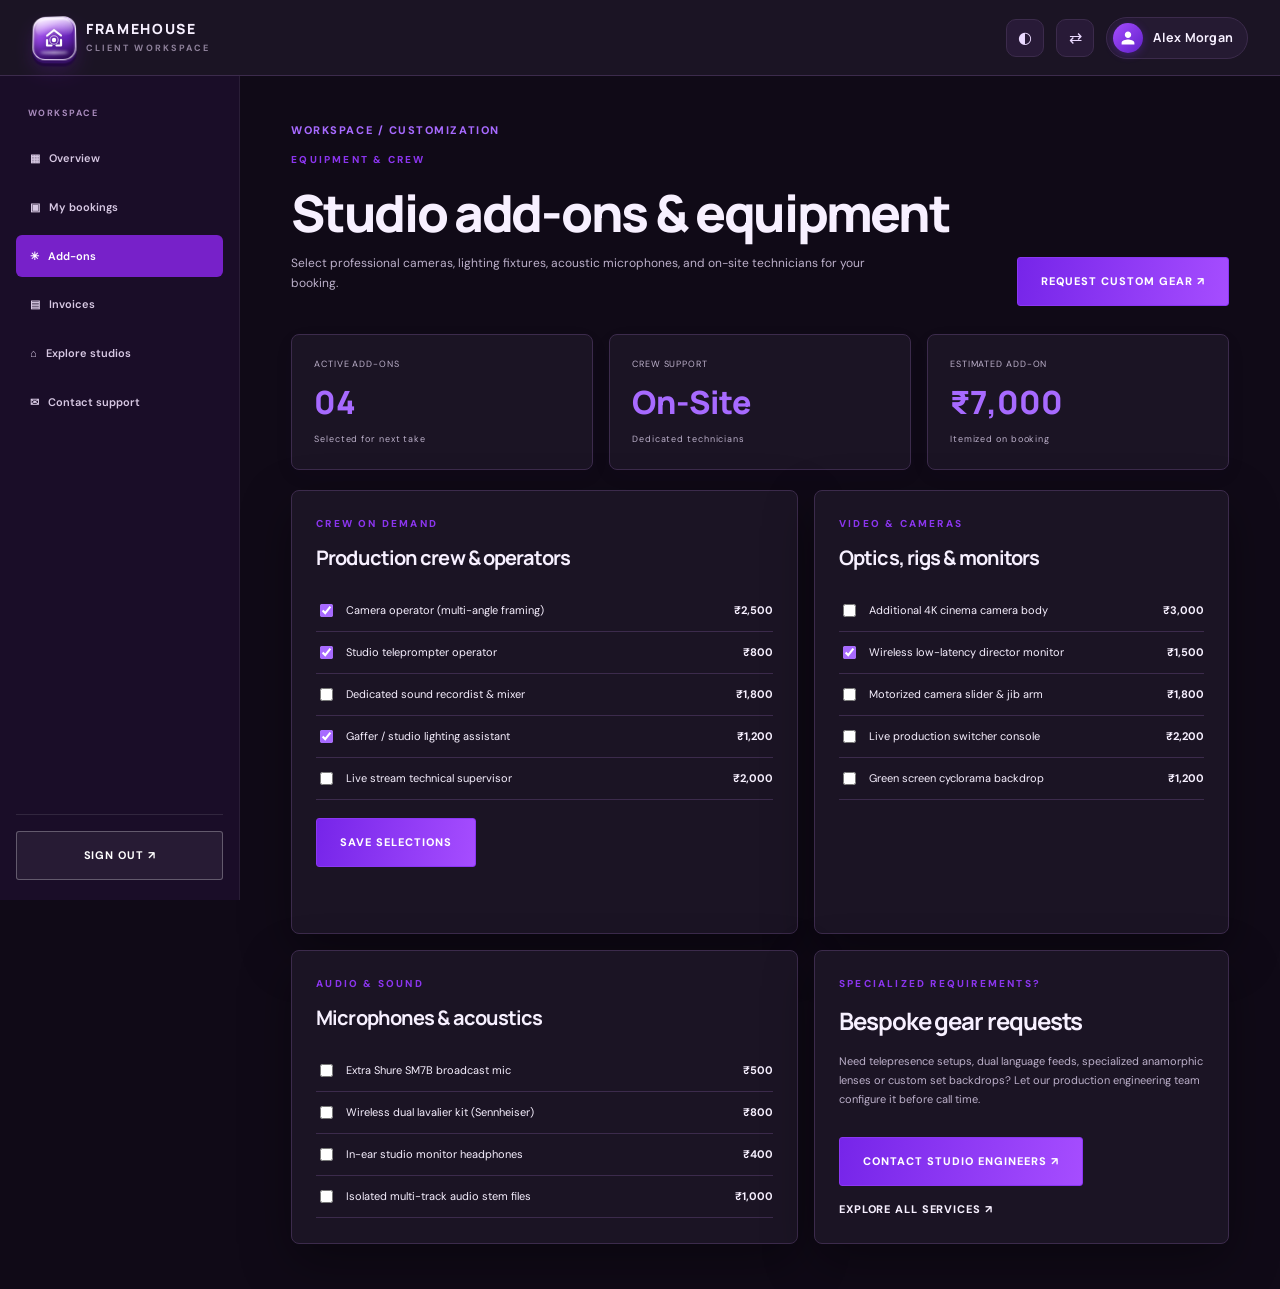
==== commit 1c68b725: "2nd edit" ====
--- a/dashboard-addons.html
+++ b/dashboard-addons.html
@@ -14,12 +14,12 @@
   <button class="tool-btn dir-toggle" type="button" aria-label="Toggle text direction" title="Toggle text direction">⇄</button>
   <div class="dashboard-profile-pill" title="Client Account">
    <span class="dashboard-profile-avatar" aria-hidden="true"><svg viewBox="0 0 24 24"><path d="M12 12c2.7 0 4.8-2.1 4.8-4.8S14.7 2.4 12 2.4 7.2 4.5 7.2 7.2 9.3 12 12 12zm0 2.4c-3.2 0-9.6 1.6-9.6 4.8v2.4h19.2v-2.4c0-3.2-6.4-4.8-9.6-4.8z"/></svg></span>
-   <span class="dashboard-user" id="dashboardClientName">CLIENT ACCOUNT</span>
+   <span class="dashboard-user" id="dashboardClientName">Alex Morgan</span>
   </div>
  </div>
  <button class="dashboard-menu-toggle" id="dashboardMenuToggle" type="button" aria-expanded="false" aria-controls="dashboardMobileMenu" aria-label="Open dashboard menu"><span></span><span></span><span></span></button>
  <nav class="dashboard-mobile-menu" id="dashboardMobileMenu" aria-label="Dashboard navigation">
-  <div class="dashboard-mobile-menu-head"><span>WORKSPACE</span><span class="dashboard-user" id="dashboardMobileClientName">CLIENT ACCOUNT</span></div>
+  <div class="dashboard-mobile-menu-head"><span>WORKSPACE</span><span class="dashboard-user" id="dashboardMobileClientName">Alex Morgan</span></div>
   <a href="dashboard.html">▦ &nbsp; Overview</a>
   <a href="dashboard-bookings.html">▣ &nbsp; My bookings</a>
   <a class="side-active" href="dashboard-addons.html">✳ &nbsp; Add-ons</a>
--- a/assets/style.css
+++ b/assets/style.css
@@ -71,12 +71,12 @@
 .section-copy p,.section-heading p{color:var(--muted);font-size:14px;line-height:1.95}
 .section-image{height:410px;overflow:hidden;border-radius:3px;position:relative;box-shadow:var(--shadow)}
 .section-image:after{content:"";position:absolute;inset:12px;border:1px solid rgba(255,255,255,.45);pointer-events:none}
-.section-image img{width:100%;height:100%;object-fit:cover;transition:transform .7s}.section-image:hover img{transform:scale(1.05)}
+.section-image img{width:100%;height:100%;object-fit:cover;object-position:center 15%;transition:transform .7s}.section-image:hover img{transform:scale(1.05)}
 .section.reverse .section-copy{order:2}.section.reverse .section-image{order:1}.section.soft{background:var(--surface-2)}
 .section-block{padding:100px max(5vw,24px)}.section-heading{text-align:center;max-width:740px;margin:0 auto 48px}
 .section-heading h2{margin-bottom:14px}.feature-grid{max-width:var(--container);margin:auto;display:grid;grid-template-columns:repeat(3,1fr);gap:22px}
 .feature-card{background:var(--surface);border:1px solid var(--line);overflow:hidden;transition:transform .25s,box-shadow .25s;box-shadow:0 9px 30px rgba(53,20,82,.06)}
-.feature-card:hover{transform:translateY(-7px);box-shadow:var(--shadow)}.feature-card img{width:100%;height:235px;object-fit:cover;filter:saturate(1.08)}
+.feature-card:hover{transform:translateY(-7px);box-shadow:var(--shadow)}.feature-card img{width:100%;height:235px;object-fit:cover;object-position:center 20%;filter:saturate(1.08)}
 .feature-body{padding:25px}.feature-body h3{font-size:22px}.feature-body p{font-size:12px;color:var(--muted);line-height:1.85}
 .feature-body .eyebrow{font-size:9px}.feature-body .eyebrow:before{content:"";display:inline-block;width:20px;height:2px;background:#8b35ee;vertical-align:middle;margin-right:8px}
 .stats-band{padding:48px 8vw;background:linear-gradient(110deg,#270b42,#6923b9);color:#fff;display:grid;grid-template-columns:repeat(4,1fr);gap:25px;text-align:center}
@@ -86,7 +86,7 @@
 .cta-alt{background:linear-gradient(115deg,#4b1587,#8a39df)}.quote-band{padding:100px 12vw;text-align:center;background:var(--surface-2)}
 .quote-band blockquote{max-width:850px;margin:20px auto;font-family:Georgia,serif;font-style:italic}.quote-band p{color:var(--muted)}
 .split-feature{display:grid;grid-template-columns:1fr 1fr;min-height:450px;background:var(--surface)}
-.split-feature-image img{width:100%;height:100%;object-fit:cover}.split-feature-copy{align-self:center;padding:70px 10%}
+.split-feature-image img{width:100%;height:100%;object-fit:cover;object-position:center 20%}.split-feature-copy{align-self:center;padding:70px 10%}
 .split-feature-copy p{color:var(--muted);line-height:1.9}.split-feature-copy .eyebrow{color:#8b35ee}
 .contact-grid{max-width:var(--container);margin:auto;display:grid;grid-template-columns:repeat(3,1fr);gap:18px}
 .contact-grid article{background:var(--surface);padding:30px;border:1px solid var(--line);box-shadow:0 9px 30px rgba(53,20,82,.05)}
@@ -155,10 +155,10 @@
  .home-hero{min-height:620px;padding:75px 7vw}.hero-two{display:flex;flex-direction:column;gap:30px;text-align:center}
  .hero-two .hero-content p{margin:0 auto}.hero-two .hero-actions{justify-content:center}.hero-collage{width:100%;min-height:370px}
  .collage-main{height:330px}.collage-small{height:180px}.hero-mini-stats{justify-content:center}
- .section{padding:75px 25px;grid-template-columns:1fr;gap:30px}.section-copy{max-width:100%}.section-image{height:340px}
- .section.reverse .section-copy,.section.reverse .section-image{order:initial}.feature-grid{grid-template-columns:repeat(2,1fr)}
+ .section{padding:75px 25px;grid-template-columns:1fr;gap:30px}.section-copy{max-width:100%}.section-image{height:auto;min-height:360px;max-height:480px;aspect-ratio:16/10}
+ .section.reverse .section-copy,.section.reverse .section-image{order:initial}.feature-grid{grid-template-columns:repeat(2,1fr)}.feature-card:last-child:nth-child(odd){grid-column:1/-1;justify-self:center;width:calc((100% - 22px) / 2)}
  .stats-band{grid-template-columns:repeat(2,1fr)}.cta-panel{padding:60px 7vw}
- .contact-grid{grid-template-columns:1fr}.portal-layout{grid-template-columns:1fr;max-width:650px}
+ .contact-grid{grid-template-columns:repeat(2,1fr)}.contact-grid article:last-child:nth-child(odd){grid-column:1/-1;justify-self:center;width:calc((100% - 18px) / 2)}.portal-layout{grid-template-columns:1fr;max-width:650px}
  .footer-main{grid-template-columns:1fr 1fr}.footer-main>div:last-child{display:block}
  .inner-hero{height:260px;min-height:260px}.dashboard-columns{grid-template-columns:1fr}
 }
@@ -172,8 +172,8 @@
  .inner-hero{height:220px;min-height:220px;padding:20px}.inner-hero h1{font-size:33px}
  .inner-hero p{font-size:11px}.inner-hero .hero-actions{margin-top:12px}.inner-hero .btn{padding:10px 14px}
  .section{padding:62px 22px}.section h2,.section-heading h2,.split-feature h2,.cta-panel h2,.quote-band blockquote{font-size:31px}
- .section-image{height:270px}.section-block{padding:65px 20px}.section-heading{margin-bottom:32px}
- .feature-grid{grid-template-columns:1fr;gap:16px}.feature-card img{height:220px}.feature-body{padding:22px}
+ .section-image{height:auto;min-height:280px;max-height:380px;aspect-ratio:4/3}.section-block{padding:65px 20px}.section-heading{margin-bottom:32px}
+ .feature-grid{grid-template-columns:1fr;gap:16px}.feature-card:last-child:nth-child(odd){grid-column:auto;justify-self:auto;width:auto}.feature-card img{height:220px}.feature-body{padding:22px}
  .stats-band{padding:38px 20px;gap:22px}.stats-band strong{font-size:34px}.stats-band span{font-size:10px}
  .cta-panel{padding:55px 24px;align-items:flex-start;flex-direction:column}.quote-band{padding:65px 24px}
  .split-feature{grid-template-columns:1fr}.split-feature-image{height:250px}.split-feature-copy{padding:45px 25px}
@@ -182,7 +182,7 @@
  .footer-brand{grid-column:1/-1}.footer-bottom{flex-direction:column;gap:9px}
  .portal-card,.dashboard-card{padding:23px}.dashboard-stats{grid-template-columns:1fr}
  .dashboard-welcome{align-items:flex-start;flex-direction:column}.invoice-row{flex-wrap:wrap}
- .contact-grid article{padding:24px}
+ .contact-grid article{padding:24px}.contact-grid article:last-child:nth-child(odd){grid-column:auto;justify-self:auto;width:auto}
 }
 @media(max-width:380px){.nav-cta{padding:10px 12px;font-size:9px}.tool-btn{width:31px;height:31px}
  .home-hero{padding-left:18px;padding-right:18px}.hero-actions .btn{padding:12px 14px;font-size:9px}
@@ -223,7 +223,7 @@
 .fh-service-strip b{font:800 12px Manrope}.fh-service-strip small{font-size:10px;color:var(--muted)}
 .fh-editorial{gap:9%;padding-top:115px;padding-bottom:115px}
 .fh-editorial-media{position:relative;min-height:460px}.fh-editorial-image{height:420px;width:90%;overflow:hidden;border-radius:48% 52% 9% 9% / 35% 35% 8% 8%;box-shadow:var(--shadow);transform:rotate(-2deg)}
-.fh-editorial-image img{width:100%;height:100%;object-fit:cover}.fh-round-note{position:absolute;right:0;bottom:18px;width:142px;height:142px;border-radius:50%;background:#8a22e8;color:#fff;display:grid;place-content:center;text-align:center;font:800 13px/1.35 Manrope;transform:rotate(9deg);box-shadow:0 15px 35px rgba(119,30,204,.3)}
+.fh-editorial-image img{width:100%;height:100%;object-fit:cover;object-position:center 20%}.fh-round-note{position:absolute;right:0;bottom:18px;width:142px;height:142px;border-radius:50%;background:#8a22e8;color:#fff;display:grid;place-content:center;text-align:center;font:800 13px/1.35 Manrope;transform:rotate(9deg);box-shadow:0 15px 35px rgba(119,30,204,.3)}
 .fh-round-note b{font-size:23px}.fh-image-caption{position:absolute;bottom:-10px;left:8px;font-size:9px;letter-spacing:.17em;color:var(--muted)}
 .fh-editorial-copy h2{font-size:clamp(35px,4vw,54px)}.fh-editorial-copy p{color:var(--muted);line-height:1.95;font-size:14px}
 .fh-check-list{list-style:none;padding:0;margin:25px 0}.fh-check-list li{padding:8px 0 8px 28px;position:relative;font-size:12px;color:var(--text)}
@@ -234,7 +234,7 @@
 .fh-section-top h2{font-size:clamp(34px,4vw,52px);margin:0}.fh-studio-grid{max-width:var(--container);margin:auto;display:grid;grid-template-columns:1.2fr 1fr 1fr;gap:20px;align-items:stretch}
 .fh-studio-card{height:430px;position:relative;overflow:hidden;background:#1c0e2b;border-radius:8px;color:#fff;isolation:isolate}
 .fh-studio-card:after{content:"";position:absolute;inset:0;background:linear-gradient(0deg,rgba(13,5,22,.94),transparent 70%);z-index:0}
-.fh-studio-card img{width:100%;height:100%;object-fit:cover;transition:transform .8s,filter .5s}.fh-studio-card:hover img{transform:scale(1.1) rotate(1deg);filter:saturate(1.3)}
+.fh-studio-card img{width:100%;height:100%;object-fit:cover;object-position:center 20%;transition:transform .8s,filter .5s}.fh-studio-card:hover img{transform:scale(1.1) rotate(1deg);filter:saturate(1.3)}
 .fh-studio-meta{position:absolute;z-index:1;left:25px;right:25px;bottom:25px}.fh-studio-meta span{font-size:9px;letter-spacing:.17em;color:#d3a7ff}
 .fh-studio-meta h3{font-size:25px;margin:10px 0}.fh-studio-meta p{font-size:11px;color:#e0d5e8}.fh-studio-meta a{font-size:10px;font-weight:900;text-transform:uppercase;color:#d8b0ff}
 .fh-process{background:#170d22;color:#fff;text-align:center}.fh-process-head{max-width:650px;margin:0 auto 55px}.fh-process-head h2{font-size:clamp(36px,4vw,55px)}.fh-process-head p{color:#c5b5d0;font-size:13px}
@@ -245,7 +245,7 @@
 .fh-step h3{font-size:16px}.fh-step p{color:#c3b6ce;font-size:11px;max-width:200px;margin:auto}
 .fh-feature-split{display:grid;grid-template-columns:1fr 1fr;min-height:470px;background:var(--surface)}
 .fh-feature-photo{height:470px;overflow:hidden;clip-path:ellipse(80% 75% at 22% 50%)}
-.fh-feature-photo img{width:100%;height:100%;object-fit:cover;transition:transform .8s}.fh-feature-split:hover img{transform:scale(1.06)}
+.fh-feature-photo img{width:100%;height:100%;object-fit:cover;object-position:center 20%;transition:transform .8s}.fh-feature-split:hover img{transform:scale(1.06)}
 .fh-feature-copy{align-self:center;padding:60px 10%}.fh-feature-copy h2{font-size:clamp(35px,4vw,54px)}.fh-feature-copy p{color:var(--muted);font-size:14px;line-height:1.9;margin-bottom:28px}
 .fh-quote-section{position:relative;text-align:center;overflow:hidden;background:var(--surface-2);min-height:430px}
 .fh-quote-section blockquote{max-width:800px;margin:15px auto 25px;font:700 clamp(26px,4vw,44px)/1.35 Manrope;letter-spacing:-.04em}
@@ -311,13 +311,13 @@
 .fh-two-story{gap:10%;align-items:center}.fh-two-story-copy h2{font-size:clamp(36px,4vw,56px)}
 .fh-two-story-copy p{color:var(--muted);font-size:14px;line-height:1.9}.fh-two-story-media{position:relative;min-height:450px}
 .fh-two-story-img{height:400px;overflow:hidden;border-radius:8px 48% 8px 48%;transform:rotate(2deg)}
-.fh-two-story-img img{width:100%;height:100%;object-fit:cover}.fh-sticker{position:absolute;right:-20px;bottom:10px;background:#8d26e7;color:white;width:120px;height:120px;border-radius:50%;display:grid;place-content:center;text-align:center;font:900 13px/1.4 Manrope;transform:rotate(-12deg);box-shadow:var(--shadow)}
+.fh-two-story-img img{width:100%;height:100%;object-fit:cover;object-position:center 20%}.fh-sticker{position:absolute;right:-20px;bottom:10px;background:#8d26e7;color:white;width:120px;height:120px;border-radius:50%;display:grid;place-content:center;text-align:center;font:900 13px/1.4 Manrope;transform:rotate(-12deg);box-shadow:var(--shadow)}
 .fh-equipment-band{display:grid;grid-template-columns:1fr 1fr;align-items:center;gap:8%;padding:75px max(7vw,28px);background:#1a0d28;color:white}
-.fh-equip-image{height:380px;overflow:hidden;border-radius:8px 45% 8px 45%}.fh-equip-image img{width:100%;height:100%;object-fit:cover}
+.fh-equip-image{height:380px;overflow:hidden;border-radius:8px 45% 8px 45%}.fh-equip-image img{width:100%;height:100%;object-fit:cover;object-position:center 20%}
 .fh-equipment-band h2{font-size:clamp(36px,4vw,55px)}.fh-equipment-band p{font-size:13px;color:#cdbfda;line-height:1.9}
 .fh-equip-pills{display:flex;flex-wrap:wrap;gap:8px;margin:25px 0}.fh-equip-pills span{padding:8px 12px;border:1px solid #68428b;border-radius:30px;font-size:9px;letter-spacing:.1em;color:#e4d0f4}
 .fh-gallery-section{background:var(--surface-2)}.fh-gallery-grid{max-width:var(--container);margin:auto;display:grid;grid-template-columns:1.2fr .9fr .9fr;gap:16px}
-.fh-gallery-item{height:340px;position:relative;overflow:hidden;border-radius:5px}.fh-gallery-item img{width:100%;height:100%;object-fit:cover;transition:transform .7s}
+.fh-gallery-item{height:340px;position:relative;overflow:hidden;border-radius:5px}.fh-gallery-item img{width:100%;height:100%;object-fit:cover;object-position:center 20%;transition:transform .7s}
 .fh-gallery-item:hover img{transform:scale(1.08)}.fh-gallery-item span{position:absolute;bottom:18px;left:18px;color:white;background:rgba(25,8,40,.8);padding:10px 14px;font-size:9px;font-weight:900;letter-spacing:.13em}
 .fh-two-process{background:#241039;color:white;text-align:center;padding:85px max(6vw,25px)}
 .fh-two-process h2{font-size:clamp(36px,4vw,55px)}.fh-two-process-row{max-width:1100px;margin:45px auto 0;display:grid;grid-template-columns:repeat(4,1fr);gap:20px;text-align:left}
@@ -361,7 +361,7 @@
 .dashboard-profile-pill:hover{border-color:var(--accent);background:var(--surface);box-shadow:0 4px 14px rgba(123,44,255,.12)}
 .dashboard-profile-avatar{width:30px;height:30px;border-radius:50%;background:linear-gradient(135deg,#a64dff,#6020c9);color:#fff;display:grid;place-items:center;flex-shrink:0;box-shadow:0 2px 8px rgba(123,44,255,.3)}
 .dashboard-profile-avatar svg{width:16px;height:16px;fill:currentColor}
-.dashboard-profile-pill .dashboard-user{font:800 11px Manrope,sans-serif;letter-spacing:.12em;color:var(--text)}
+.dashboard-profile-pill .dashboard-user{font:700 12.5px Manrope,sans-serif;letter-spacing:.02em;color:var(--text)}
 .dashboard-main{display:grid;grid-template-columns:240px 1fr;min-height:calc(100vh - 76px)}
 .dashboard-sidebar{background:#1a0d28;color:#fff;padding:24px 16px 20px;display:flex;flex-direction:column;justify-content:space-between;height:calc(100vh - 76px);position:sticky;top:76px;overflow:hidden;border-right:1px solid rgba(255,255,255,.07);box-sizing:border-box}
 .dashboard-sidebar-nav{display:flex;flex-direction:column;gap:6px}
@@ -433,19 +433,31 @@
  .fh-editorial{gap:35px}.fh-feature-copy{padding:50px 7%}.fh-final-copy{padding-right:8%}
  .dashboard-main{grid-template-columns:190px 1fr}.dashboard-content{padding:35px 22px}
 }
-@media(max-width:760px){
+@media(max-width:820px){
  .fh-service-strip{grid-template-columns:1fr 1fr;padding:25px 22px}.fh-service-strip>div:nth-child(2){border-right:0}
  .fh-section-top{align-items:flex-start;flex-direction:column}.fh-studio-grid{grid-template-columns:1fr 1fr}.fh-studio-card{height:340px}
- .fh-studio-card:first-child{grid-column:1/-1;height:390px}
+ .fh-studio-card:last-child:nth-child(odd){grid-column:1/-1;justify-self:center;width:calc((100% - 20px) / 2)}
  .fh-process-track{grid-template-columns:1fr 1fr;row-gap:35px}.fh-process-track:before{display:none}
- .fh-feature-split{grid-template-columns:1fr}.fh-feature-photo{height:330px;clip-path:ellipse(90% 90% at 50% 10%)}
- .fh-final-cta{grid-template-columns:1fr}.fh-final-image{height:260px;clip-path:ellipse(90% 85% at 50% 0%)}
+ .fh-feature-split{grid-template-columns:1fr}.fh-feature-photo{height:clamp(360px,48vw,440px);clip-path:none;position:relative;overflow:hidden}
+ .fh-final-cta{grid-template-columns:1fr}.fh-final-image{height:clamp(380px,52vw,480px);clip-path:none;position:relative;overflow:hidden}
+ .fh-final-image:after{content:"";position:absolute;inset:0;background:linear-gradient(180deg,transparent 65%,rgba(38,11,62,.9) 100%);pointer-events:none}
+ .fh-final-image img{width:100%;height:100%;object-fit:cover;object-position:center 20%}
  .fh-final-copy{padding:35px 8% 60px}
+ .fh-bento .fh-section-top{text-align:center;align-items:center;flex-direction:column;margin:0 auto 38px}
+ .fh-bento .fh-section-top>div{text-align:center;width:100%}
+ .fh-bento .fh-section-top .eyebrow{margin:0 auto 12px;text-align:center}
+ .fh-bento .fh-section-top h2{text-align:center;margin:0 auto 14px}
+ .fh-bento .fh-section-top p{max-width:620px;margin:0 auto;text-align:center;font-size:13.5px;line-height:1.85}
+ .fh-production-choices .fh-section-top{text-align:center;align-items:center;flex-direction:column;margin:0 auto 38px}
+ .fh-production-choices .fh-section-top>div{text-align:center;width:100%}
+ .fh-production-choices .fh-section-top .eyebrow{margin:0 auto 12px;text-align:center}
+ .fh-production-choices .fh-section-top h2{text-align:center;margin:0 auto 14px}
+ .fh-production-choices .fh-section-top p{max-width:620px;margin:0 auto;text-align:center;font-size:13.5px;line-height:1.85}
  .fh-bento-grid{grid-template-columns:1fr 1fr;grid-template-rows:220px 220px 220px}
  .fh-bento-large{grid-row:span 2}.fh-bento-wide{grid-column:1/-1}
  .fh-two-story{grid-template-columns:1fr}.fh-two-story-media{min-height:360px}
  .fh-equipment-band{grid-template-columns:1fr;gap:36px;padding:65px 24px 85px}.fh-equip-image{height:280px}.fh-equipment-band .btn{margin-top:8px;margin-bottom:12px}
- .fh-gallery-grid{grid-template-columns:1fr 1fr}.fh-gallery-item:first-child{grid-column:1/-1}
+ .fh-gallery-grid{grid-template-columns:1fr 1fr}.fh-gallery-item:last-child:nth-child(odd){grid-column:1/-1;justify-self:center;width:calc((100% - 16px) / 2)}
  .fh-two-process-row{grid-template-columns:1fr 1fr}.fh-two-cta{grid-template-columns:1fr;text-align:center}.fh-two-cta-image{min-height:180px}
  .fh-home2-cinematic-hero{height:auto;min-height:calc(100vh - 90px);background-position:center;padding:0}
  .fh-h2-hero-inner{padding:36px 18px;gap:24px;max-width:500px}
@@ -466,9 +478,9 @@
  .fh-service-strip i{width:32px;height:32px;font-size:15px}.fh-service-strip b{font-size:10px}.fh-service-strip small{font-size:8px}
  .fh-editorial{padding-top:65px;padding-bottom:65px}.fh-editorial-media{min-height:320px}.fh-editorial-image{height:290px;width:94%}
  .fh-round-note{width:100px;height:100px;font-size:10px}.fh-editorial-copy h2{font-size:34px}
- .fh-studio-section{padding:65px 18px}.fh-studio-grid{grid-template-columns:1fr}.fh-studio-card,.fh-studio-card:first-child{height:320px;grid-column:auto}
+ .fh-studio-section{padding:65px 18px}.fh-studio-grid{grid-template-columns:1fr}.fh-studio-card,.fh-studio-card:first-child{height:320px;grid-column:auto}.fh-studio-card:last-child:nth-child(odd){grid-column:auto;justify-self:auto;width:auto}
  .fh-process{padding:65px 20px}.fh-process-track{gap:28px 12px}.fh-step i{width:54px;height:54px}.fh-step h3{font-size:13px}.fh-step p{font-size:9px}
- .fh-feature-photo{height:250px}.fh-feature-copy{padding:35px 24px}.fh-feature-copy h2{font-size:34px}
+ .fh-feature-photo{height:260px;clip-path:none}.fh-final-image{height:270px;clip-path:none}.fh-feature-copy{padding:35px 24px}.fh-feature-copy h2{font-size:34px}
  .fh-quote-section{padding:65px 22px}.fh-quote-image{width:100px;height:100px;right:-15px;bottom:-45px}
  .fh-final-copy h2{font-size:46px}.fh-home-two-hero{padding:30px 20px}
  .fh-home2-cinematic-hero{height:auto;min-height:auto;max-height:none;background-position:center;padding:0}
@@ -494,7 +506,7 @@
  .fh-bento-large,.fh-bento-wide{grid-column:auto;grid-row:auto}
  .fh-two-story{padding:65px 22px}.fh-two-story-copy h2{font-size:35px}.fh-two-story-media{min-height:300px}.fh-two-story-img{height:280px}.fh-sticker{width:90px;height:90px;font-size:10px}
  .fh-equipment-band{padding:50px 20px 85px;gap:28px;border-bottom:1px solid rgba(255,255,255,.06)}.fh-equipment-band h2{font-size:35px}.fh-equip-image{height:230px}.fh-equipment-band .btn{margin-top:10px;margin-bottom:14px}
- .fh-gallery-section{padding:75px 18px 65px}.fh-gallery-grid{grid-template-columns:1fr}.fh-gallery-item,.fh-gallery-item:first-child{height:250px;grid-column:auto}
+ .fh-gallery-section{padding:75px 18px 65px}.fh-gallery-grid{grid-template-columns:1fr}.fh-gallery-item,.fh-gallery-item:first-child{height:250px;grid-column:auto}.fh-gallery-item:last-child:nth-child(odd){grid-column:auto;justify-self:auto;width:auto}
  .fh-two-process{padding:65px 22px}.fh-two-process-row{grid-template-columns:1fr 1fr;gap:20px}
  .fh-two-cta{padding:55px 22px}.fh-two-footer-cta{padding:65px 22px}
  .auth-visual{min-height:290px;padding:52px 22px 20px}.auth-visual-copy{margin:25px 0 10px}.auth-visual-copy h1{font-size:38px}.auth-photo-wrap{display:none}
@@ -516,7 +528,7 @@
 .fh-production-card:hover{transform:translateY(-9px);box-shadow:0 22px 55px rgba(44,12,70,.15)}
 .fh-production-image{height:255px;overflow:hidden;background:#20142c;position:relative}
 .fh-production-image:after{content:"";position:absolute;inset:0;background:linear-gradient(180deg,transparent 65%,rgba(13,5,20,.15))}
-.fh-production-image img{width:100%;height:100%;object-fit:cover;transition:transform .75s,filter .5s;filter:saturate(.92)}
+.fh-production-image img{width:100%;height:100%;object-fit:cover;object-position:center 20%;transition:transform .75s,filter .5s;filter:saturate(.92)}
 .fh-production-card:hover .fh-production-image img{transform:scale(1.07);filter:saturate(1.12)}
 .fh-production-card-copy{padding:23px 24px 26px}
 .fh-production-card-copy>span{font-size:9px;font-weight:900;letter-spacing:.16em;color:var(--accent)}
@@ -538,9 +550,14 @@
 @media(max-width:900px){
  .fh-production-choices-alt{grid-template-columns:1fr}
  .fh-production-alt-head{max-width:700px}
+ .fh-production-grid{grid-template-columns:1fr 1fr}
+ .fh-production-card:last-child:nth-child(odd){grid-column:1/-1;justify-self:center;width:calc((100% - 18px) / 2)}
+ .fh-production-choices-alt .fh-production-grid{grid-template-columns:1fr 1fr}
+ .fh-production-choices-alt .fh-production-card:last-child:nth-child(odd){grid-column:1/-1;justify-self:center;width:calc((100% - 12px) / 2)}
 }
 @media(max-width:680px){
  .fh-production-grid,.fh-production-choices-alt .fh-production-grid{grid-template-columns:1fr}
+ .fh-production-card:last-child:nth-child(odd),.fh-production-choices-alt .fh-production-card:last-child:nth-child(odd){grid-column:auto;justify-self:auto;width:auto}
  .fh-production-image,.fh-production-choices-alt .fh-production-image{height:230px}
  .fh-production-foot{align-items:flex-start;flex-direction:column}
 }
@@ -554,7 +571,7 @@
 .fh-real-studio-grid{max-width:var(--container);margin:auto;display:grid;grid-template-columns:1fr 1fr;gap:24px}
 .fh-real-studio-card{background:var(--surface-2);border:1px solid var(--line);overflow:hidden;border-radius:12px;box-shadow:var(--shadow)}
 .fh-real-studio-photo{height:330px;overflow:hidden;background:linear-gradient(135deg,#241039,#6f20a8)}
-.fh-real-studio-photo img{width:100%;height:100%;object-fit:cover;transition:transform .8s,filter .5s}
+.fh-real-studio-photo img{width:100%;height:100%;object-fit:cover;object-position:center 20%;transition:transform .8s,filter .5s}
 .fh-real-studio-card:hover .fh-real-studio-photo img{transform:scale(1.06);filter:saturate(1.12)}
 .fh-real-studio-info{padding:27px 30px 30px}
 .fh-real-studio-info>span,.fh-scenario-copy>span{font-size:9px;letter-spacing:.16em;color:var(--accent);font-weight:900}
@@ -569,7 +586,7 @@
 .fh-scenario-card{display:grid;grid-template-columns:.95fr 1.05fr;min-height:340px;background:#21132e;border:1px solid rgba(255,255,255,.12);border-radius:10px;overflow:hidden;transition:transform .35s,border-color .35s}
 .fh-scenario-card:hover{transform:translateY(-7px);border-color:#a74bfa}
 .fh-scenario-image{min-height:340px;overflow:hidden}
-.fh-scenario-image img{width:100%;height:100%;object-fit:cover;transition:transform .8s}
+.fh-scenario-image img{width:100%;height:100%;object-fit:cover;object-position:center 20%;transition:transform .8s}
 .fh-scenario-card:hover .fh-scenario-image img{transform:scale(1.07)}
 .fh-scenario-copy{align-self:center;padding:24px}
 .fh-scenario-copy h3{color:#fff;font-size:20px}
@@ -710,8 +727,8 @@
 .fh-price-ribbon{position:absolute;top:0;right:25px;padding:8px 13px;border-radius:0 0 8px 8px;background:linear-gradient(120deg,#b14af0,#7623c8);color:#fff;font-size:8px;font-weight:900;letter-spacing:.12em}
 .fh-pricing-footnote{max-width:720px;margin:30px auto 0;text-align:center;color:#84758e;font-size:10px;line-height:1.8}
 html[data-theme="dark"] .fh-pricing-footnote{color:#b8a9c3}
-@media(max-width:900px){.fh-pricing-grid{grid-template-columns:1fr 1fr}.featured-price{transform:none}.featured-price:hover{transform:translateY(-8px)}}
-@media(max-width:620px){.fh-pricing-section{padding:65px 18px}.fh-pricing-grid{grid-template-columns:1fr}.fh-price-card{min-height:0;padding:27px 24px}.fh-price-top{min-height:0}.fh-price-amount{margin:20px 0 16px}}
+@media(max-width:900px){.fh-pricing-grid{grid-template-columns:1fr 1fr}.fh-price-card:last-child:nth-child(odd){grid-column:1/-1;justify-self:center;width:calc((100% - 20px) / 2)}.featured-price{transform:none}.featured-price:hover{transform:translateY(-8px)}}
+@media(max-width:620px){.fh-pricing-section{padding:65px 18px}.fh-pricing-grid{grid-template-columns:1fr}.fh-price-card:last-child:nth-child(odd){grid-column:auto;justify-self:auto;width:auto}.fh-price-card{min-height:0;padding:27px 24px}.fh-price-top{min-height:0}.fh-price-amount{margin:20px 0 16px}}
 
 /* Login social buttons with original brand marks. */
 .auth-social-stack{display:grid;grid-template-columns:1fr;gap:10px}
@@ -891,7 +908,14 @@
 
 
 /* Dashboard navigation polish: top-actions in topbar, sidebar with no scroll & signout at bottom */
-.dashboard-greeting{display:block;margin:0 0 11px;color:var(--accent);font-size:10px;letter-spacing:.16em;font-weight:900}
+.dashboard-welcome-msg{display:inline-flex;align-items:center;gap:10px;font:700 clamp(19px,2vw,26px)/1.2 Manrope,sans-serif;letter-spacing:-.025em;color:var(--text);margin-bottom:14px}
+.dashboard-welcome-msg .welcome-label{color:var(--muted);font-weight:600}
+.dashboard-welcome-msg strong{color:var(--accent);font-weight:800}
+html[data-theme="dark"] .dashboard-welcome-msg strong{color:#d8b4fe}
+.dashboard-welcome-msg .welcome-wave{display:inline-block;font-size:1.1em;transform-origin:70% 70%;animation:fhWaveHand 2.4s ease-in-out infinite}
+@keyframes fhWaveHand{0%,100%{transform:rotate(0deg)}15%{transform:rotate(14deg)}30%{transform:rotate(-10deg)}45%{transform:rotate(14deg)}60%{transform:rotate(-4deg)}75%{transform:rotate(10deg)}}
+@media(prefers-reduced-motion:reduce){.dashboard-welcome-msg .welcome-wave{animation:none}}
+.dashboard-greeting{display:block;margin:0 0 11px;color:var(--accent);font-size:11px;letter-spacing:.14em;font-weight:800}
 .dashboard-greeting b{color:var(--text)}
 .dashboard-mobile-tools{justify-content:flex-start;gap:12px}
 .dashboard-mobile-tools .tool-btn.icon-only-tool{width:42px;min-width:42px;height:42px;padding:0;display:inline-flex;align-items:center;justify-content:center;font-size:17px;border-radius:9px}
